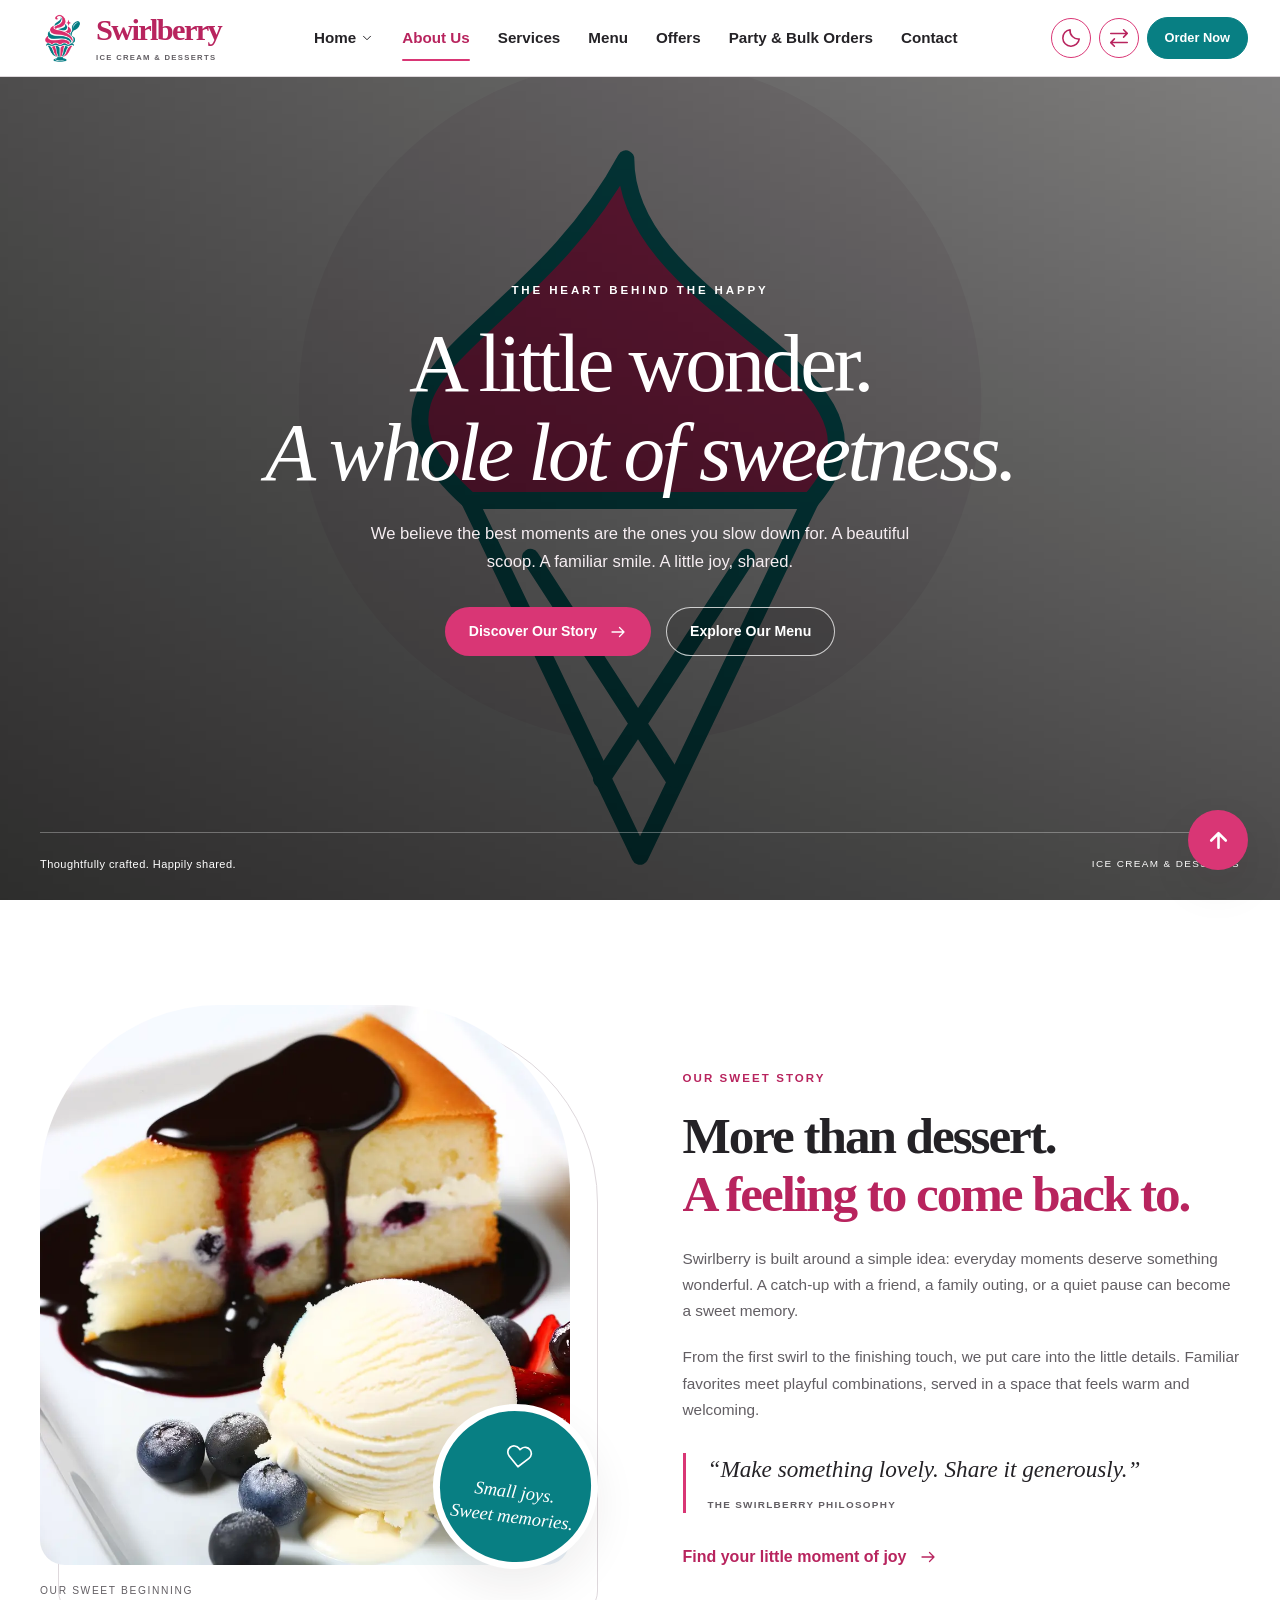
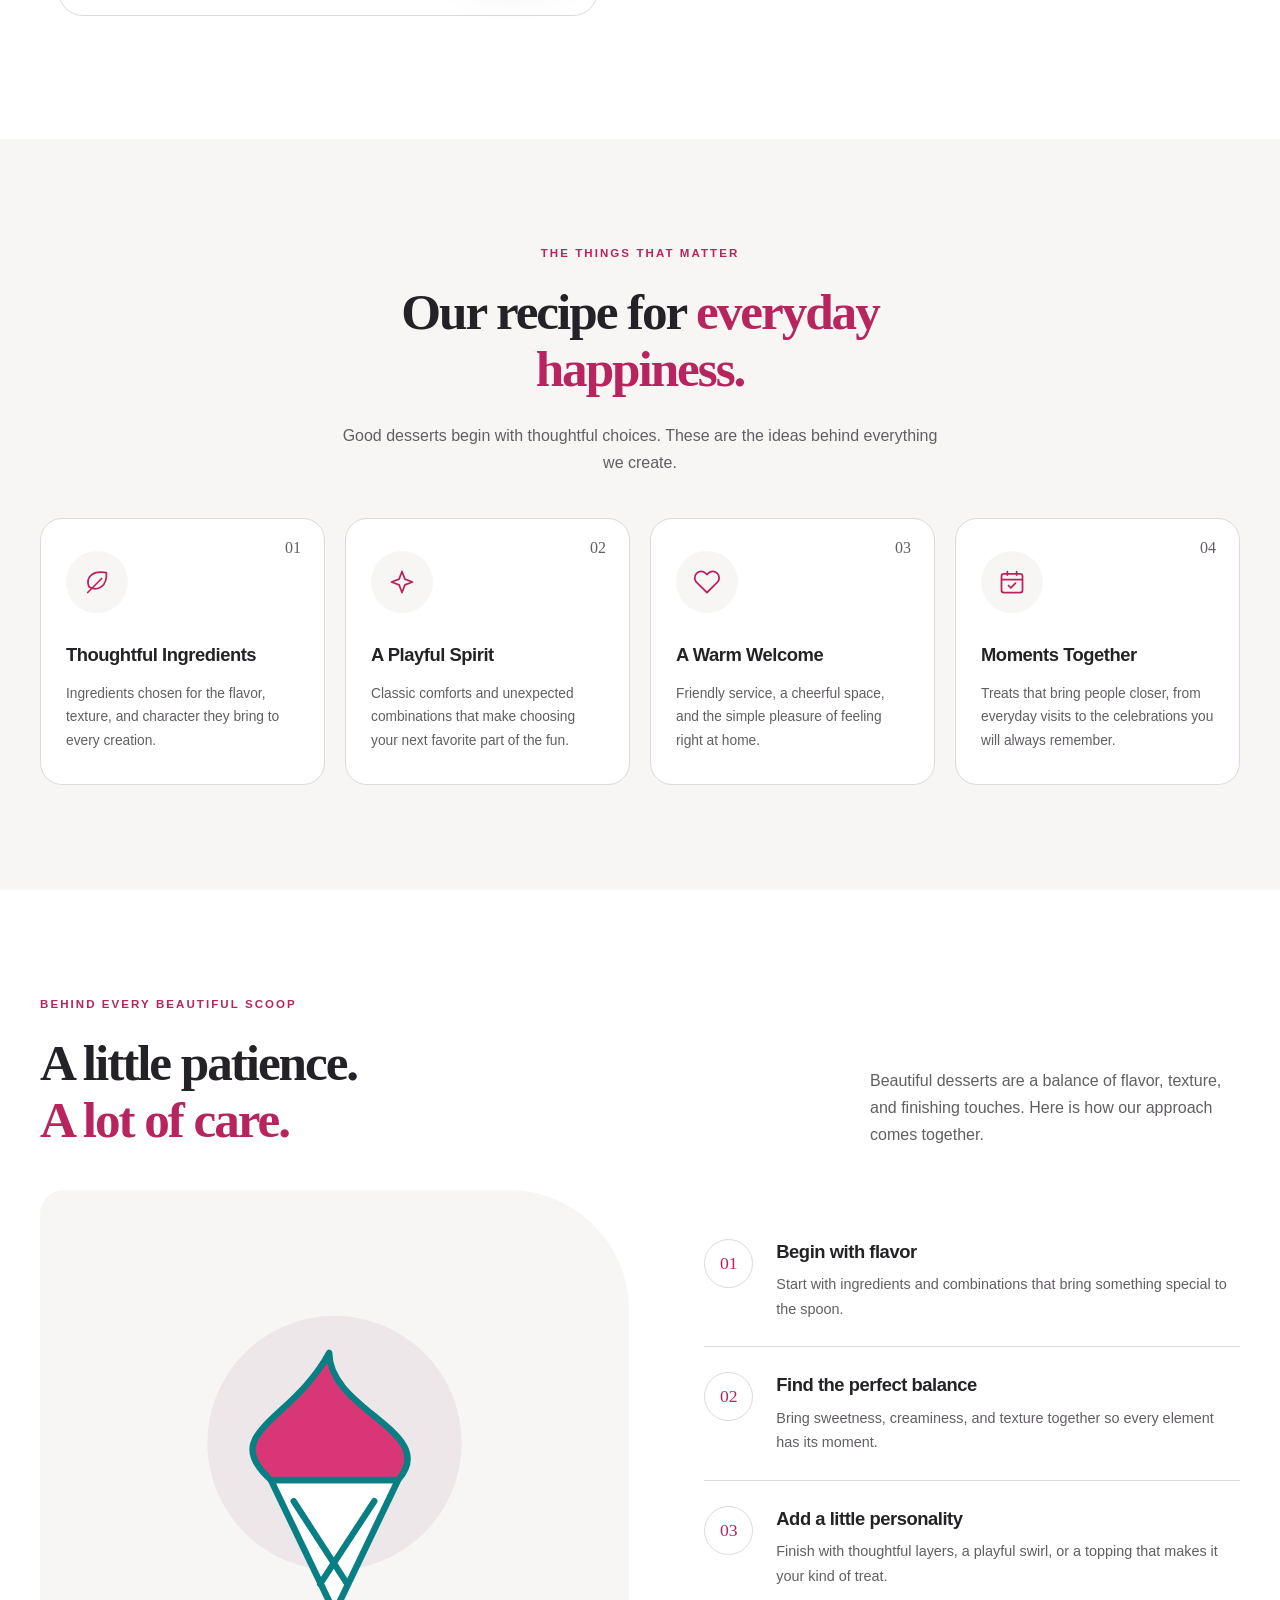
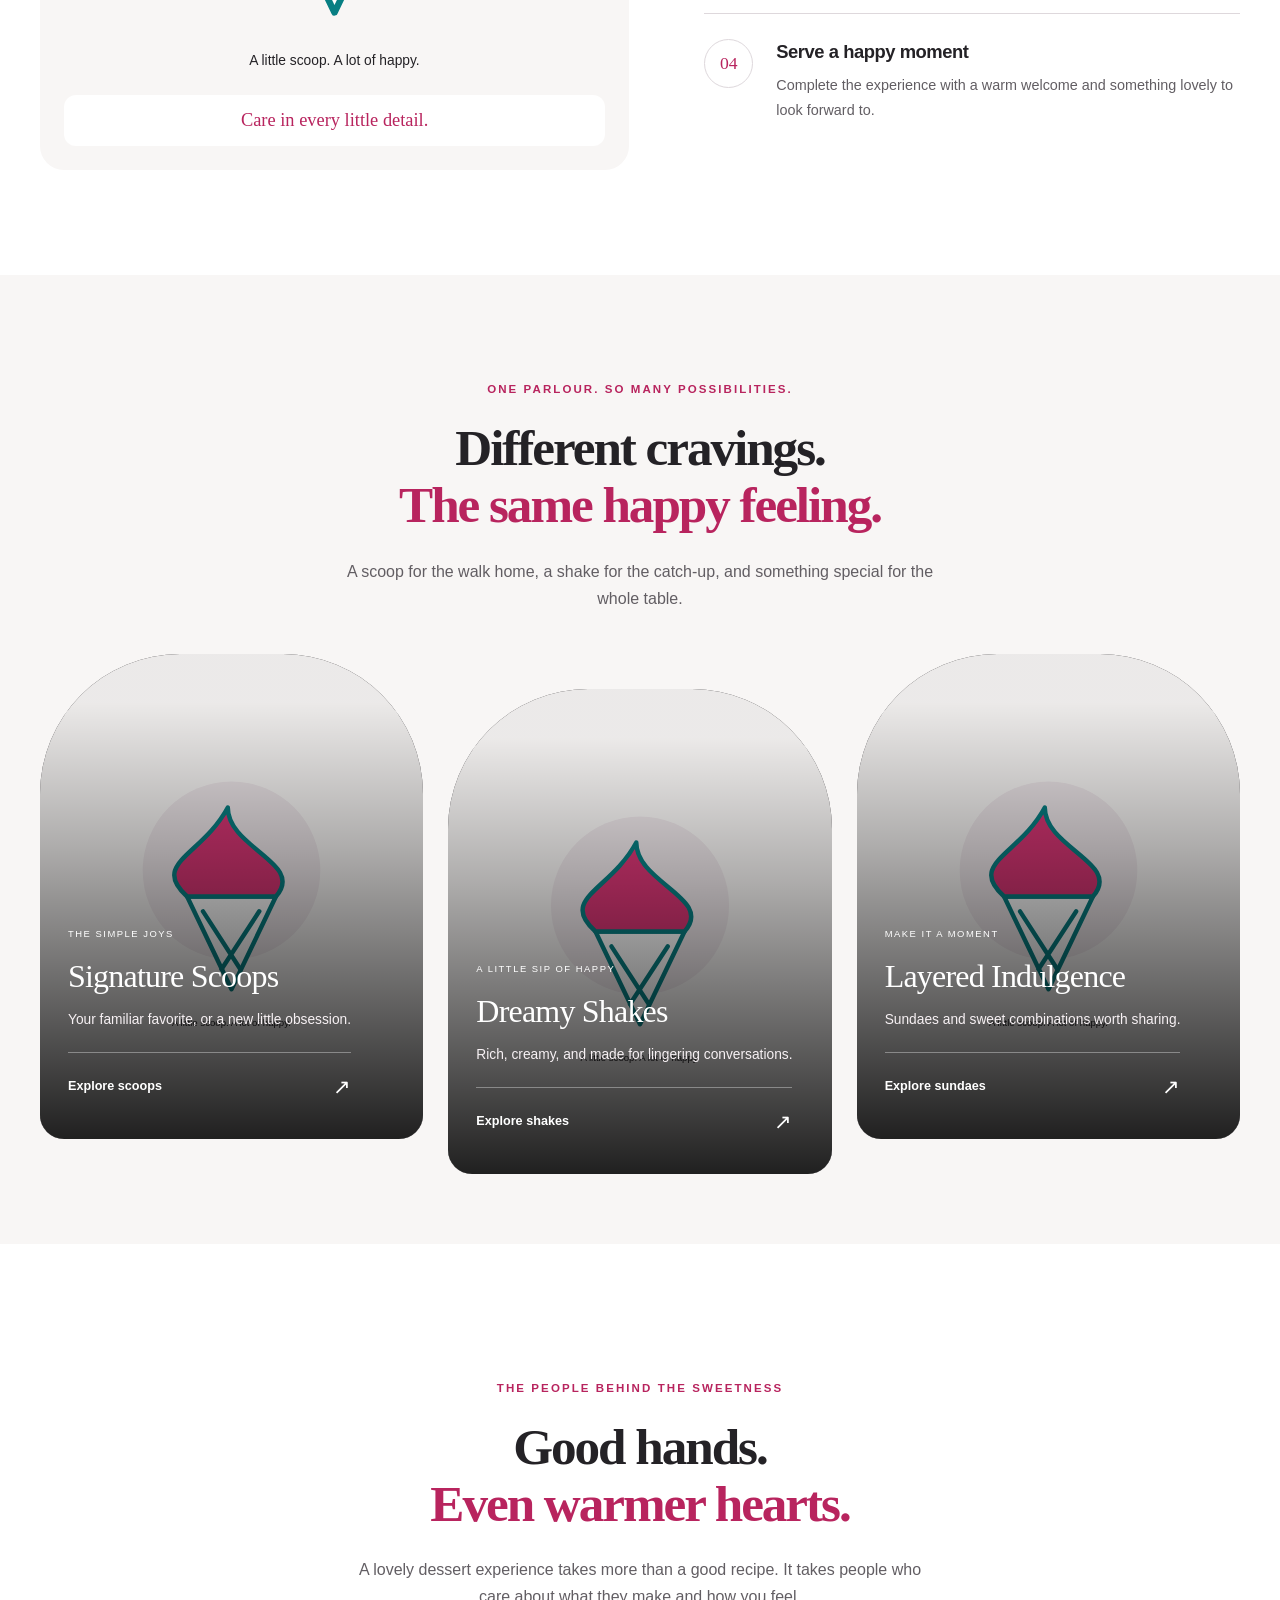
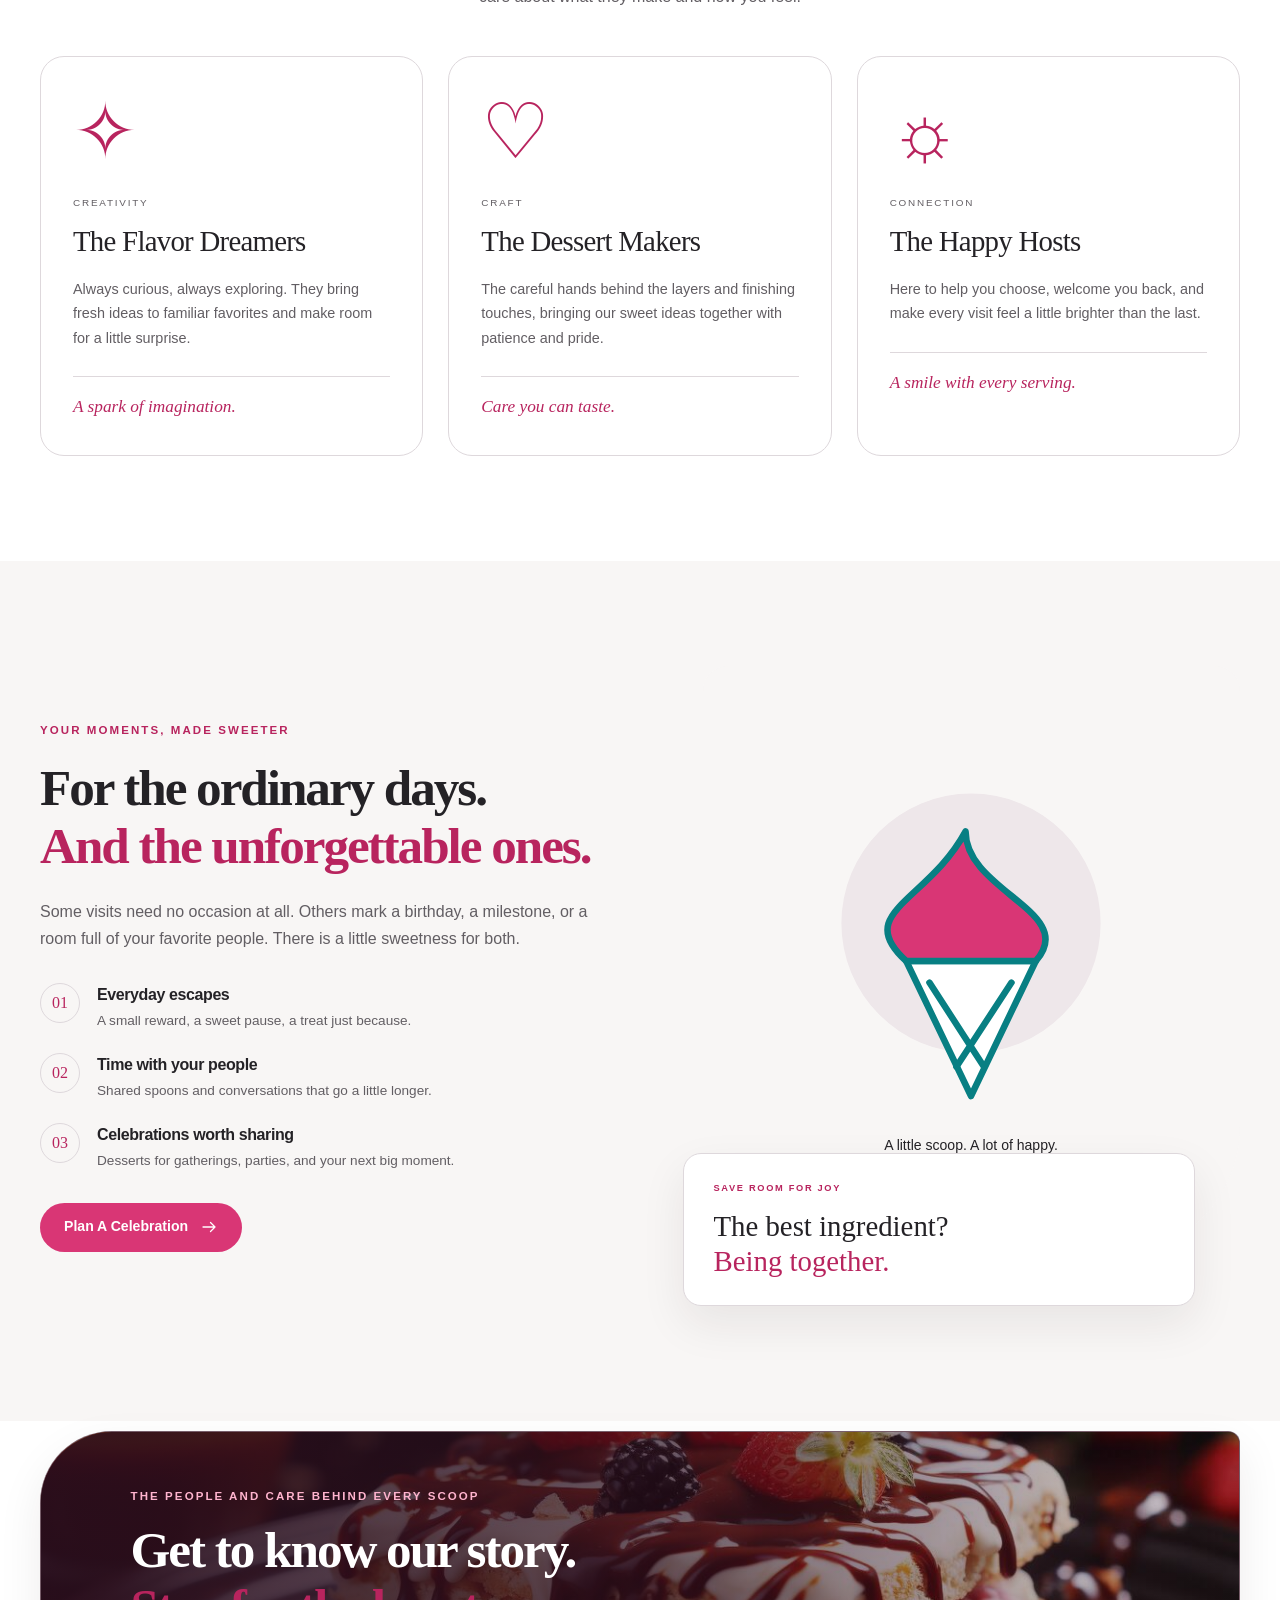
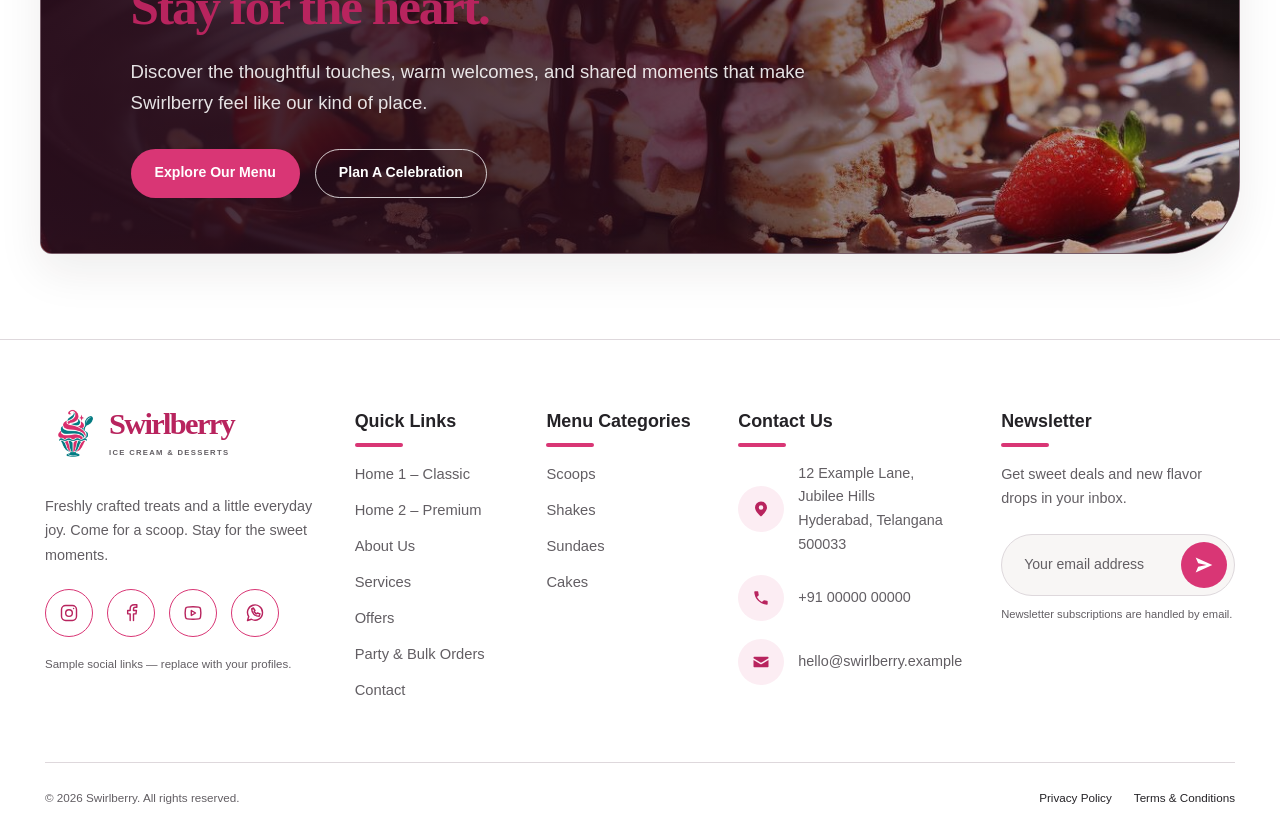
==== about.html @ 572fe28e "Add files via upload" ====
<!DOCTYPE html>
<html lang="en" dir="ltr" data-theme="light">

<head>
    <meta charset="UTF-8">
    <meta name="viewport" content="width=device-width, initial-scale=1">

    <title>About Us | Swirlberry</title>
    <meta name="description"
        content="Discover the story, creativity, and care behind Swirlberry’s ice cream and desserts.">
    <meta name="theme-color" content="#D93675">

    <link rel="icon" type="image/png" href="swirlberry-logo.png">
    <link rel="preconnect" href="https://images.unsplash.com">

    <link href="https://cdn.jsdelivr.net/npm/bootstrap@5.3.3/dist/css/bootstrap.min.css" rel="stylesheet">

    <link rel="stylesheet" href="about.css">
    <link rel="stylesheet" href="hover-effects.css">
    <script src="about.js" defer></script>
</head>

<body>
    <a class="skip-link" href="#main">Skip to content</a>

    <!-- HEADER: SAME LAYOUT AS HOME -->
    <header class="site-header">
        <div class="header-inner">
            <a class="brand" href="index.html" aria-label="Swirlberry home">
                <img class="logo" src="swirlberry-logo.png" alt="">
                <span>
                    Swirlberry
                    <small>ICE CREAM &amp; DESSERTS</small>
                </span>
            </a>

            <button class="utility mobile-toggle" id="mobileToggle" type="button" aria-expanded="false"
                aria-controls="navigation" aria-label="Open navigation" hidden>
                <svg class="icon" viewBox="0 0 24 24" fill="none" stroke="currentColor" stroke-width="1.7"
                    stroke-linecap="round" stroke-linejoin="round" aria-hidden="true">
                    <path d="M3 6h18M3 12h18M3 18h18" />
                </svg>
            </button>

            <nav id="navigation" aria-label="Main navigation">
                <ul class="nav-list">
                    <li class="home-group">
                        <details id="homeDropdown">
                            <summary>
                                Home
                                <svg class="icon" viewBox="0 0 24 24" fill="none" stroke="currentColor"
                                    stroke-width="1.7" stroke-linecap="round" stroke-linejoin="round"
                                    aria-hidden="true">
                                    <path d="m6 9 6 6 6-6" />
                                </svg>
                            </summary>

                            <ul class="dropdown">
                                <li><a href="index.html">Home 1 – Classic</a></li>
                                <li><a href="home2.html">Home 2 – Premium</a></li>
                            </ul>
                        </details>
                    </li>

                    <li>
                        <a class="active" href="about.html" aria-current="page">
                            About Us
                        </a>
                    </li>
                    <li><a href="services.html">Services</a></li>
                    <li><a href="menu.html">Menu</a></li>
                    <li><a href="offers.html">Offers</a></li>
                    <li><a href="party-orders.html">Party &amp; Bulk Orders</a></li>
                    <li><a href="contact.html">Contact</a></li>
                </ul>
            </nav>

            <div class="header-actions">
                <button class="utility" id="themeToggle" type="button" aria-label="Switch to dark mode"
                    title="Switch to dark mode" hidden>
                    <svg class="icon" viewBox="0 0 24 24" fill="none" stroke="currentColor" stroke-width="1.7"
                        stroke-linecap="round" stroke-linejoin="round" aria-hidden="true">
                        <path d="M21 13A9 9 0 0 1 11 3a9 9 0 1 0 10 10Z" />
                    </svg>
                </button>

                <button class="utility" id="directionToggle" type="button" aria-label="Switch to right-to-left layout"
                    title="Switch to right-to-left layout" hidden>
                    <svg class="icon" viewBox="0 0 24 24" fill="none" stroke="currentColor" stroke-width="1.7"
                        stroke-linecap="round" stroke-linejoin="round" aria-hidden="true">
                        <path d="M3 7h18m-4-4 4 4-4 4M21 17H3m4-4-4 4 4 4" />
                    </svg>
                </button>

                <a class="button button-primary order-button" href="order.html">
                    Order Now
                </a>
            </div>
        </div>
    </header>

    <main id="main">

        <!-- 1. PREMIUM FULL-VIEWPORT HERO -->
        <section class="about-hero" aria-labelledby="heroTitle">
            <img class="hero-background"
                src="https://images.unsplash.com/photo-1563805042-7684c019e1cb?auto=format&amp;fit=crop&amp;w=2400&amp;q=85"
                alt="" width="2400" height="1600" fetchpriority="high" decoding="async">

            <div class="hero-shade" aria-hidden="true"></div>

            <div class="container hero-content">
                

                <div class="hero-center">
                    <p class="eyebrow hero-enter">THE HEART BEHIND THE HAPPY</p>

                    <h1 class="hero-enter" id="heroTitle">
                        A little wonder.<br>
                        <span>A whole lot of sweetness.</span>
                    </h1>

                    <p class="hero-description hero-enter">
                        We believe the best moments are the ones you slow down for.
                        A beautiful scoop. A familiar smile. A little joy, shared.
                    </p>

                    <div class="button-row hero-enter">
                        <a class="button button-primary" href="#our-story">
                            Discover Our Story
                            <svg class="icon" viewBox="0 0 24 24" fill="none" stroke="currentColor" stroke-width="1.7"
                                stroke-linecap="round" stroke-linejoin="round" aria-hidden="true">
                                <path d="M4 12h16m-6-6 6 6-6 6" />
                            </svg>
                        </a>

                        <a class="button hero-outline" href="menu.html">
                            Explore Our Menu
                        </a>
                    </div>
                </div>

                <div class="hero-bottom hero-enter">
                    <span>Thoughtfully crafted. Happily shared.</span>

                    <span>ICE CREAM &amp; DESSERTS</span>
                </div>
            </div>
        </section>

        <!-- 2. OUR STORY -->
        <section class="section our-story" id="our-story" aria-labelledby="storyTitle">
            <div class="container split">
                <div class="story-composition reveal">
                    <div class="story-photo image-hover">
                        <img src="about1.webp"
                            alt="Ice cream scoops served in a crisp waffle cone" width="1000" height="1200"
                            loading="lazy" decoding="async">
                    </div>

                    <div class="story-stamp">
                        <svg class="icon" viewBox="0 0 24 24" fill="none" stroke="currentColor" stroke-width="1.5"
                            stroke-linecap="round" stroke-linejoin="round" aria-hidden="true">
                            <path
                                d="M20.8 4.6a5.5 5.5 0 0 0-7.8 0L12 5.7l-1.1-1.1a5.5 5.5 0 0 0-7.8 7.8L12 21l8.8-8.6a5.5 5.5 0 0 0 0-7.8Z" />
                        </svg>
                        <span>Small joys.<br>Sweet memories.</span>
                    </div>

                    <span class="photo-index">OUR SWEET BEGINNING</span>
                </div>

                <div class="story-copy reveal">
                    <p class="eyebrow">Our sweet story</p>
                    <h2 id="storyTitle">
                        More than dessert.<br>
                        <em>A feeling to come back to.</em>
                    </h2>

                    <p>
                        Swirlberry is built around a simple idea: everyday moments
                        deserve something wonderful. A catch-up with a friend, a
                        family outing, or a quiet pause can become a sweet memory.
                    </p>

                    <p>
                        From the first swirl to the finishing touch, we put care into
                        the little details. Familiar favorites meet playful
                        combinations, served in a space that feels warm and welcoming.
                    </p>

                    <div class="story-quote">
                        “Make something lovely. Share it generously.”
                        <span>THE SWIRLBERRY PHILOSOPHY</span>
                    </div>

                    <a class="text-link" href="menu.html">
                        Find your little moment of joy
                        <svg class="icon" viewBox="0 0 24 24" fill="none" stroke="currentColor" stroke-width="1.7"
                            stroke-linecap="round" stroke-linejoin="round" aria-hidden="true">
                            <path d="M4 12h16m-6-6 6 6-6 6" />
                        </svg>
                    </a>
                </div>
            </div>
        </section>

        <!-- 3. OUR VALUES -->
        <section class="section tinted" aria-labelledby="valuesTitle">
            <div class="container">
                <div class="section-heading centered reveal">
                    <p class="eyebrow">The things that matter</p>
                    <h2 id="valuesTitle">Our recipe for <em>everyday happiness.</em></h2>
                    <p>
                        Good desserts begin with thoughtful choices.
                        These are the ideas behind everything we create.
                    </p>
                </div>

                <div class="values-grid">
                    <article class="value-card reveal">
                        <span class="card-number">01</span>
                        <div class="value-icon">
                            <svg class="icon" viewBox="0 0 24 24" fill="none" stroke="currentColor" stroke-width="1.5"
                                stroke-linecap="round" stroke-linejoin="round" aria-hidden="true">
                                <path d="M20 4C8 2 2 8 5 16c8 5 16-1 15-12ZM4 21 16 9" />
                            </svg>
                        </div>
                        <h3>Thoughtful Ingredients</h3>
                        <p>
                            Ingredients chosen for the flavor, texture, and character
                            they bring to every creation.
                        </p>
                    </article>

                    <article class="value-card reveal">
                        <span class="card-number">02</span>
                        <div class="value-icon">
                            <svg class="icon" viewBox="0 0 24 24" fill="none" stroke="currentColor" stroke-width="1.5"
                                stroke-linecap="round" stroke-linejoin="round" aria-hidden="true">
                                <path d="m12 3 2.5 6.5L21 12l-6.5 2.5L12 21l-2.5-6.5L3 12l6.5-2.5Z" />
                            </svg>
                        </div>
                        <h3>A Playful Spirit</h3>
                        <p>
                            Classic comforts and unexpected combinations that make
                            choosing your next favorite part of the fun.
                        </p>
                    </article>

                    <article class="value-card reveal">
                        <span class="card-number">03</span>
                        <div class="value-icon">
                            <svg class="icon" viewBox="0 0 24 24" fill="none" stroke="currentColor" stroke-width="1.5"
                                stroke-linecap="round" stroke-linejoin="round" aria-hidden="true">
                                <path
                                    d="M20.8 4.6a5.5 5.5 0 0 0-7.8 0L12 5.7l-1.1-1.1a5.5 5.5 0 0 0-7.8 7.8L12 21l8.8-8.6a5.5 5.5 0 0 0 0-7.8Z" />
                            </svg>
                        </div>
                        <h3>A Warm Welcome</h3>
                        <p>
                            Friendly service, a cheerful space, and the simple pleasure
                            of feeling right at home.
                        </p>
                    </article>

                    <article class="value-card reveal">
                        <span class="card-number">04</span>
                        <div class="value-icon">
                            <svg class="icon" viewBox="0 0 24 24" fill="none" stroke="currentColor" stroke-width="1.5"
                                stroke-linecap="round" stroke-linejoin="round" aria-hidden="true">
                                <path
                                    d="M8 3v3m8-3v3M3 10h18M5 5h14a2 2 0 0 1 2 2v12a2 2 0 0 1-2 2H5a2 2 0 0 1-2-2V7a2 2 0 0 1 2-2Z" />
                                <path d="m9 15 2 2 4-4" />
                            </svg>
                        </div>
                        <h3>Moments Together</h3>
                        <p>
                            Treats that bring people closer, from everyday visits to
                            the celebrations you will always remember.
                        </p>
                    </article>
                </div>
            </div>
        </section>

        <!-- 4. OUR CRAFT -->
        <section class="section craft-section" aria-labelledby="craftTitle">
            <div class="container">
                <div class="craft-heading reveal">
                    <div>
                        <p class="eyebrow">Behind every beautiful scoop</p>
                        <h2 id="craftTitle">A little patience.<br><em>A lot of care.</em></h2>
                    </div>
                    <p>
                        Beautiful desserts are a balance of flavor, texture, and
                        finishing touches. Here is how our approach comes together.
                    </p>
                </div>

                <div class="craft-layout">
                    <div class="craft-image image-hover reveal">
                        <img src="https://images.unsplash.com/photo-1570197788417-0e82375c9371?auto=format&amp;fit=crop&amp;w=1200&amp;q=85"
                            alt="A close-up of creamy ice cream scoops" width="1200" height="1200" loading="lazy"
                            decoding="async">
                        <span class="image-caption">Care in every little detail.</span>
                    </div>

                    <ol class="craft-steps">
                        <li class="reveal">
                            <span class="step-number">01</span>
                            <div>
                                <h3>Begin with flavor</h3>
                                <p>
                                    Start with ingredients and combinations that bring
                                    something special to the spoon.
                                </p>
                            </div>
                        </li>
                        <li class="reveal">
                            <span class="step-number">02</span>
                            <div>
                                <h3>Find the perfect balance</h3>
                                <p>
                                    Bring sweetness, creaminess, and texture together
                                    so every element has its moment.
                                </p>
                            </div>
                        </li>
                        <li class="reveal">
                            <span class="step-number">03</span>
                            <div>
                                <h3>Add a little personality</h3>
                                <p>
                                    Finish with thoughtful layers, a playful swirl,
                                    or a topping that makes it your kind of treat.
                                </p>
                            </div>
                        </li>
                        <li class="reveal">
                            <span class="step-number">04</span>
                            <div>
                                <h3>Serve a happy moment</h3>
                                <p>
                                    Complete the experience with a warm welcome
                                    and something lovely to look forward to.
                                </p>
                            </div>
                        </li>
                    </ol>
                </div>
            </div>
        </section>

        <!-- 5. OUR DESSERT WORLD -->
        <section class="section tinted" aria-labelledby="creationsTitle">
            <div class="container">
                <div class="section-heading centered reveal">
                    <p class="eyebrow">One parlour. So many possibilities.</p>
                    <h2 id="creationsTitle">Different cravings.<br><em>The same happy feeling.</em></h2>
                    <p>
                        A scoop for the walk home, a shake for the catch-up,
                        and something special for the whole table.
                    </p>
                </div>

                <div class="creation-grid">
                    <a class="creation-card reveal" href="menu.html#scoops">
                        <img src="https://images.unsplash.com/photo-1497034825429-c343d7c6a68f?auto=format&amp;fit=crop&amp;w=900&amp;q=85"
                            alt="Ice cream cone with colorful scoops" width="900" height="1100" loading="lazy"
                            decoding="async">
                        <div class="creation-copy">
                            <span>THE SIMPLE JOYS</span>
                            <h3>Signature Scoops</h3>
                            <p>Your familiar favorite, or a new little obsession.</p>
                            <span class="creation-link">Explore scoops <b aria-hidden="true">↗</b></span>
                        </div>
                    </a>

                    <a class="creation-card reveal" href="menu.html#shakes">
                        <img src="https://images.unsplash.com/photo-1572490122747-3968b75cc699?auto=format&amp;fit=crop&amp;w=900&amp;q=85"
                            alt="A creamy milkshake topped with whipped cream" width="900" height="1100" loading="lazy"
                            decoding="async">
                        <div class="creation-copy">
                            <span>A LITTLE SIP OF HAPPY</span>
                            <h3>Dreamy Shakes</h3>
                            <p>Rich, creamy, and made for lingering conversations.</p>
                            <span class="creation-link">Explore shakes <b aria-hidden="true">↗</b></span>
                        </div>
                    </a>

                    <a class="creation-card reveal" href="menu.html#sundaes">
                        <img src="https://images.unsplash.com/photo-1563805042-7684c019e1cb?auto=format&amp;fit=crop&amp;w=900&amp;q=85"
                            alt="An indulgent ice cream dessert" width="900" height="1100" loading="lazy"
                            decoding="async">
                        <div class="creation-copy">
                            <span>MAKE IT A MOMENT</span>
                            <h3>Layered Indulgence</h3>
                            <p>Sundaes and sweet combinations worth sharing.</p>
                            <span class="creation-link">Explore sundaes <b aria-hidden="true">↗</b></span>
                        </div>
                    </a>
                </div>
            </div>
        </section>

        <!-- 6. THE PEOPLE BEHIND SWIRLBERRY -->
        <section class="section people-section" aria-labelledby="peopleTitle">
            <div class="container">
                <div class="people-intro reveal">
                    <p class="eyebrow">The people behind the sweetness</p>
                    <h2 id="peopleTitle">Good hands.<br><em>Even warmer hearts.</em></h2>
                    <p>
                        A lovely dessert experience takes more than a good recipe.
                        It takes people who care about what they make and how you feel.
                    </p>
                </div>

                <div class="people-grid">
                    <article class="people-card reveal">
                        <div class="people-symbol" aria-hidden="true">✧</div>
                        <span class="role-label">CREATIVITY</span>
                        <h3>The Flavor Dreamers</h3>
                        <p>
                            Always curious, always exploring. They bring fresh ideas
                            to familiar favorites and make room for a little surprise.
                        </p>
                        <span class="people-note">A spark of imagination.</span>
                    </article>

                    <article class="people-card reveal">
                        <div class="people-symbol" aria-hidden="true">♡</div>
                        <span class="role-label">CRAFT</span>
                        <h3>The Dessert Makers</h3>
                        <p>
                            The careful hands behind the layers and finishing touches,
                            bringing our sweet ideas together with patience and pride.
                        </p>
                        <span class="people-note">Care you can taste.</span>
                    </article>

                    <article class="people-card reveal">
                        <div class="people-symbol" aria-hidden="true">☼</div>
                        <span class="role-label">CONNECTION</span>
                        <h3>The Happy Hosts</h3>
                        <p>
                            Here to help you choose, welcome you back, and make
                            every visit feel a little brighter than the last.
                        </p>
                        <span class="people-note">A smile with every serving.</span>
                    </article>
                </div>
            </div>
        </section>

        <!-- 7. EVERYDAY MOMENTS & CELEBRATIONS -->
        <section class="section tinted moments-section" aria-labelledby="momentsTitle">
            <div class="container split">
                <div class="moments-copy reveal">
                    <p class="eyebrow">Your moments, made sweeter</p>
                    <h2 id="momentsTitle">For the ordinary days.<br><em>And the unforgettable ones.</em></h2>

                    <p>
                        Some visits need no occasion at all. Others mark a birthday,
                        a milestone, or a room full of your favorite people.
                        There is a little sweetness for both.
                    </p>

                    <div class="occasion-list">
                        <div>
                            <span aria-hidden="true">01</span>
                            <div>
                                <h3>Everyday escapes</h3>
                                <p>A small reward, a sweet pause, a treat just because.</p>
                            </div>
                        </div>
                        <div>
                            <span aria-hidden="true">02</span>
                            <div>
                                <h3>Time with your people</h3>
                                <p>Shared spoons and conversations that go a little longer.</p>
                            </div>
                        </div>
                        <div>
                            <span aria-hidden="true">03</span>
                            <div>
                                <h3>Celebrations worth sharing</h3>
                                <p>Desserts for gatherings, parties, and your next big moment.</p>
                            </div>
                        </div>
                    </div>

                    <a class="button button-primary" href="party-orders.html">
                        Plan A Celebration
                        <svg class="icon" viewBox="0 0 24 24" fill="none" stroke="currentColor" stroke-width="1.7"
                            stroke-linecap="round" stroke-linejoin="round" aria-hidden="true">
                            <path d="M4 12h16m-6-6 6 6-6 6" />
                        </svg>
                    </a>
                </div>

                <div class="moments-visual reveal">
                    <div class="moments-photo image-hover">
                        <img src="https://images.unsplash.com/photo-1464305795204-6f5bbfc7fb81?auto=format&amp;fit=crop&amp;w=1100&amp;q=85"
                            alt="A beautifully presented cake for a sweet celebration" width="1100" height="1300"
                            loading="lazy" decoding="async">
                    </div>

                    <div class="moment-message">
                        <span class="eyebrow">SAVE ROOM FOR JOY</span>
                        <p>The best ingredient?<br><em>Being together.</em></p>
                    </div>
                </div>
            </div>
        </section>

        <!-- 8. ABOUT US CTA -->
        <section class="final-section" aria-labelledby="finalTitle">
            <div class="container">
                <div class="final-panel final-panel-centered reveal">
                    <div class="final-panel-content">
                        <p class="eyebrow">The people and care behind every scoop</p>
                        <h2 id="finalTitle">Get to know our story.<br><em>Stay for the heart.</em></h2>
                        <p>
                            Discover the thoughtful touches, warm welcomes, and
                            shared moments that make Swirlberry feel like our
                            kind of place.
                        </p>

                        <div class="button-row">
                            <a class="button button-primary" href="menu.html">
                                Explore Our Menu
                            </a>
                            <a class="button button-outline" href="party-orders.html">
                                Plan A Celebration
                            </a>
                        </div>
                    </div>
                </div>
            </div>
        </section>
    </main>

    <!-- FOOTER: SAME LAYOUT AS HOME -->
    <footer class="site-footer">
        <div class="container">
            <div class="footer-grid">
                <div class="footer-brand">
                    <a class="brand" href="index.html" aria-label="Swirlberry home">
                        <img class="logo" src="swirlberry-logo.png" alt="">
                        <span>
                            Swirlberry
                            <small>ICE CREAM &amp; DESSERTS</small>
                        </span>
                    </a>

                    <p>
                        Freshly crafted treats and a little everyday joy.
                        Come for a scoop. Stay for the sweet moments.
                    </p>

                    <div class="socials" aria-label="Social links">
                        <a href="https://example.com/replace-instagram"
                            aria-label="Instagram — replace sample profile URL" title="Sample Instagram link">
                            <svg class="icon" viewBox="0 0 24 24" fill="none" stroke="currentColor" stroke-width="1.7"
                                stroke-linecap="round" stroke-linejoin="round" aria-hidden="true">
                                <rect x="3" y="3" width="18" height="18" rx="5" />
                                <circle cx="12" cy="12" r="4" />
                                <path d="M17.5 6.5h.01" />
                            </svg>
                        </a>

                        <a href="https://example.com/replace-facebook"
                            aria-label="Facebook — replace sample profile URL" title="Sample Facebook link">
                            <svg class="icon" viewBox="0 0 24 24" fill="none" stroke="currentColor" stroke-width="1.7"
                                stroke-linecap="round" stroke-linejoin="round" aria-hidden="true">
                                <path d="M15 21v-8h3l.5-4H15V7c0-1 .5-2 2-2h2V2h-3c-4 0-5 2-5 5v2H8v4h3v8" />
                            </svg>
                        </a>

                        <a href="https://example.com/replace-youtube" aria-label="YouTube — replace sample profile URL"
                            title="Sample YouTube link">
                            <svg class="icon" viewBox="0 0 24 24" fill="none" stroke="currentColor" stroke-width="1.7"
                                stroke-linecap="round" stroke-linejoin="round" aria-hidden="true">
                                <path
                                    d="M21 7c-.2-1-1-2-2-2a54 54 0 0 0-14 0C4 5 3.2 6 3 7a28 28 0 0 0 0 10c.2 1 1 2 2 2a54 54 0 0 0 14 0c1 0 1.8-1 2-2a28 28 0 0 0 0-10Z" />
                                <path d="m10 9 5 3-5 3Z" />
                            </svg>
                        </a>

                        <a href="https://example.com/replace-whatsapp"
                            aria-label="WhatsApp — replace sample profile URL" title="Sample WhatsApp link">
                            <svg class="icon" viewBox="0 0 24 24" fill="none" stroke="currentColor" stroke-width="1.7"
                                stroke-linecap="round" stroke-linejoin="round" aria-hidden="true">
                                <path d="M21 11.5a9 9 0 0 1-13.3 8L3 21l1.5-4.7A9 9 0 1 1 21 11.5Z" />
                                <path d="M8 7c0 5 4 9 9 9l1-3-3-1-1 1c-2-1-3-2-3-3l1-1-2-3Z" />
                            </svg>
                        </a>
                    </div>

                    <small>Sample social links — replace with your profiles.</small>
                </div>

                <div>
                    <h2>Quick Links</h2>
                    <ul>
                        <li><a href="index.html">Home 1 – Classic</a></li>
                        <li><a href="home2.html">Home 2 – Premium</a></li>
                        <li><a href="about.html">About Us</a></li>
                        <li><a href="services.html">Services</a></li>
                        <li><a href="offers.html">Offers</a></li>
                        <li><a href="party-orders.html">Party &amp; Bulk Orders</a></li>
                        <li><a href="contact.html">Contact</a></li>
                    </ul>
                </div>

                <div>
                    <h2>Menu Categories</h2>
                    <ul>
                        <li><a href="menu.html#scoops">Scoops</a></li>
                        <li><a href="menu.html#shakes">Shakes</a></li>
                        <li><a href="menu.html#sundaes">Sundaes</a></li>
                        <li><a href="menu.html#cakes">Cakes</a></li>
                    </ul>
                </div>

                <div>
                    <h2>Contact Us</h2>
                    <div class="footer-contact-list">
                        <address class="footer-contact-item">
                            <span class="contact-icon" aria-hidden="true">
                                <svg class="icon" viewBox="0 0 24 24" fill="currentColor">
                                    <path
                                        d="M12 2a8 8 0 0 0-8 8c0 5.5 8 12 8 12s8-6.5 8-12a8 8 0 0 0-8-8Zm0 11a3 3 0 1 1 0-6 3 3 0 0 1 0 6Z" />
                                </svg>
                            </span>
                            <span>
                                12 Example Lane, Jubilee Hills<br>
                                Hyderabad, Telangana 500033
                            </span>
                        </address>

                        <div class="footer-contact-item">
                            <span class="contact-icon" aria-hidden="true">
                                <svg class="icon" viewBox="0 0 24 24" fill="currentColor">
                                    <path
                                        d="M6.6 10.8a15.5 15.5 0 0 0 6.6 6.6l2.2-2.2a1 1 0 0 1 1-.2 11.4 11.4 0 0 0 3.5.6 1 1 0 0 1 1 1V20a1 1 0 0 1-1 1A17.9 17.9 0 0 1 3 4a1 1 0 0 1 1-1h3.4a1 1 0 0 1 1 1 11.4 11.4 0 0 0 .6 3.5 1 1 0 0 1-.2 1Z" />
                                </svg>
                            </span>
                            <a href="tel:+910000000000"><bdi>+91 00000 00000</bdi></a>
                        </div>

                        <div class="footer-contact-item">
                            <span class="contact-icon" aria-hidden="true">
                                <svg class="icon" viewBox="0 0 24 24" fill="currentColor">
                                    <path
                                        d="M3 5h18a1 1 0 0 1 1 1v1l-10 6L2 7V6a1 1 0 0 1 1-1Zm-1 4.3 9.5 5.7a1 1 0 0 0 1 0L22 9.3V18a1 1 0 0 1-1 1H3a1 1 0 0 1-1-1Z" />
                                </svg>
                            </span>
                            <a href="mailto:hello@swirlberry.example">
                                hello@swirlberry.example
                            </a>
                        </div>
                    </div>
                </div>

                <div class="footer-newsletter">
                    <h2>Newsletter</h2>
                    <p>Get sweet deals and new flavor drops in your inbox.</p>

                    <form action="mailto:hello@swirlberry.example" method="post" enctype="text/plain">
                        <label class="visually-hidden" for="newsletterEmail">
                            Your email address
                        </label>
                        <input id="newsletterEmail" name="email" type="email" placeholder="Your email address"
                            autocomplete="email" required>
                        <button type="submit" aria-label="Subscribe to the newsletter">
                            <svg class="icon" viewBox="0 0 24 24" fill="currentColor" aria-hidden="true">
                                <path d="m2 3 20 9-20 9 3-7 10-2-10-2-3-7Zm5 9 13 0" />
                            </svg>
                        </button>
                    </form>

                    <small class="newsletter-note">
                        Newsletter subscriptions are handled by email.
                    </small>
                </div>
            </div>

            <div class="footer-bottom">
                <p>
                    © <span id="year">2026</span> Swirlberry.
                    All rights reserved.
                </p>
                <div>
                    <a href="privacy.html">Privacy Policy</a>
                    <a href="terms.html">Terms &amp; Conditions</a>
                </div>
            </div>
        </div>

        <a class="back-to-top" href="#main" aria-label="Back to top">
            <svg class="icon" viewBox="0 0 24 24" fill="none" stroke="currentColor" stroke-width="2.5"
                stroke-linecap="round" stroke-linejoin="round" aria-hidden="true">
                <path d="M12 19V5m-7 7 7-7 7 7" />
            </svg>
        </a>
    </footer>
</body>

</html>
---- about.css ----
/* Swirlberry — About Us. Independent page stylesheet. */

:root {
  --primary: #d93675;
  --secondary: #087f83;
  --primary-ink: #b8245e;
  --bg: #fff;
  --bg-alt: #f8f6f5;
  --surface: #fff;
  --text: #242226;
  --muted: #625e63;
  --border: #ded8dc;
  --header-bg: rgb(255 255 255 / 97%);
  --about-cta-border: rgb(255 255 255 / 30%);
  --about-cta-base: #3b1728;
  --about-cta-overlay-start: rgb(42 14 29 / 92%);
  --about-cta-overlay-mid: rgb(42 14 29 / 72%);
  --about-cta-overlay-end: rgb(42 14 29 / 18%);
  --about-cta-accent: #ffb4ce;
  --shadow: 0 18px 45px rgb(32 20 27 / 8%);
  --header-height: 77px;
  color-scheme: light;
}

[data-theme="dark"] {
  --bg: #151416;
  --bg-alt: #1d1b1e;
  --surface: #252226;
  --text: #faf7f8;
  --muted: #c5bec3;
  --border: #494148;
  --header-bg: rgb(21 20 22 / 97%);
  --primary-ink: #ff91ba;
  --about-cta-border: rgb(255 145 186 / 38%);
  --about-cta-base: #1b1018;
  --about-cta-overlay-start: rgb(20 8 15 / 96%);
  --about-cta-overlay-mid: rgb(20 8 15 / 84%);
  --about-cta-overlay-end: rgb(20 8 15 / 42%);
  --about-cta-accent: #ff91ba;
  --shadow: 0 18px 45px rgb(0 0 0 / 20%);
  color-scheme: dark;
}

/* BASE */

*,
*::before,
*::after {
  box-sizing: border-box;
}

html {
  scroll-behavior: smooth;
  scroll-padding-block-start: calc(var(--header-height) + 20px);
}

body {
  margin: 0;
  background: var(--bg);
  color: var(--text);
  font-family: Inter, "Segoe UI", Arial, sans-serif;
  line-height: 1.7;
  overflow-wrap: break-word;
}

img {
  display: block;
  max-inline-size: 100%;
  object-fit: cover;
  background: var(--bg-alt);
}

a {
  color: inherit;
  text-decoration: none;
}

button,
summary,
a {
  -webkit-tap-highlight-color: transparent;
}

button {
  font: inherit;
  cursor: pointer;
}

button[hidden] {
  display: none !important;
}

h1,
h2,
h3 {
  color: var(--text);
  font-weight: 750;
  line-height: 1.12;
  letter-spacing: -.04em;
}

h1,
h2 {
  font-family: Georgia, "Times New Roman", serif;
}

h1 {
  font-size: clamp(3.2rem, 5.5vw, 5.7rem);
  margin-block: 0 24px;
}

h2 {
  font-size: clamp(2.4rem, 4vw, 4rem);
  margin-block: 0 24px;
}

h3 {
  font-size: 1.3rem;
  letter-spacing: -.025em;
}

em {
  font-style: normal;
  color: var(--primary-ink);
}

p {
  margin-block: 0 20px;
  color: var(--muted);
}

ul {
  padding: 0;
  list-style: none;
}

svg {
  flex-shrink: 0;
}

.icon {
  inline-size: 22px;
  block-size: 22px;
  vertical-align: middle;
}

.container {
  inline-size: min(100% - 48px, 1200px);
  max-inline-size: 1200px;
  margin-inline: auto;
  padding: 0;
}

.section {
  padding-block: 105px;
}

.tinted {
  background: var(--bg-alt);
}

.eyebrow {
  text-transform: uppercase;
  font-size: .72rem;
  letter-spacing: .18em;
  font-weight: 800;
  color: var(--primary-ink);
  margin-block-end: 19px;
}

.section-heading {
  max-inline-size: 690px;
  margin-block-end: 42px;
}

.section-heading p:last-child {
  max-inline-size: 610px;
}

.centered {
  margin-inline: auto;
  text-align: center;
}

.centered > p:last-child {
  margin-inline: auto;
}

.split {
  display: grid;
  grid-template-columns: minmax(0, 1fr) minmax(0, 1fr);
  gap: 85px;
  align-items: center;
}

.button {
  display: inline-flex;
  align-items: center;
  justify-content: center;
  gap: 12px;
  min-block-size: 49px;
  padding: 12px 23px;
  border: 1px solid transparent;
  border-radius: 100px;
  font-size: .88rem;
  font-weight: 700;
  line-height: 1.4;
  transition:
    background .25s,
    transform .25s,
    color .25s,
    border-color .25s;
}

.button-primary {
  background: var(--primary);
  color: #fff;
}

.button-primary:hover {
  background: var(--secondary);
  color: #fff;
  transform: translateY(-3px);
}

.button-outline {
  border-color: var(--secondary);
  color: var(--text);
  background: transparent;
}

.button-outline:hover {
  background: var(--secondary);
  color: #fff;
  transform: translateY(-3px);
}

.button-row {
  display: flex;
  flex-wrap: wrap;
  align-items: center;
  gap: 15px;
}

.text-link {
  display: inline-flex;
  align-items: center;
  gap: 12px;
  font-weight: 750;
  color: var(--primary-ink);
  text-underline-offset: 6px;
}

.text-link:hover {
  color: var(--secondary);
  text-decoration: underline;
}

.text-link .icon,
.button .icon {
  inline-size: 18px;
  block-size: 18px;
}

[dir="rtl"] .text-link .icon,
[dir="rtl"] .button .icon {
  transform: scaleX(-1);
}

:focus-visible {
  outline: 3px solid var(--primary-ink);
  outline-offset: 5px;
}

.skip-link {
  position: fixed;
  inset-block-start: 5px;
  inset-inline-start: 10px;
  transform: translateY(-150%);
  z-index: 100;
  background: var(--surface);
  padding: 12px;
}

.skip-link:focus {
  transform: translateY(0);
}

/* HEADER — SAME HOME LAYOUT */

.site-header {
  position: sticky;
  inset-block-start: 0;
  z-index: 50;
  background: var(--header-bg);
  border-block-end: 1px solid var(--border);
}

.header-inner {
  max-inline-size: 1480px;
  min-block-size: 74px;
  margin-inline: auto;
  padding: 10px 32px;
  display: flex;
  align-items: center;
  gap: 24px;
}

.brand {
  display: inline-flex;
  align-items: center;
  gap: 8px;
  flex-shrink: 0;
  color: var(--primary-ink);
}

.brand:hover {
  color: var(--primary-ink);
}

.logo {
  inline-size: 56px;
  block-size: 56px;
  object-fit: contain;
  background: transparent;
}

.brand > span {
  font-family: Georgia, serif;
  font-size: 1.9rem;
  font-weight: bold;
  letter-spacing: -.055em;
  line-height: 1.1;
}

.brand small {
  display: block;
  margin-block-start: 7px;
  font-family: Arial, sans-serif;
  font-size: .48rem;
  letter-spacing: .17em;
  color: var(--muted);
}

#navigation {
  margin-inline-start: auto;
}

.nav-list {
  display: flex;
  align-items: center;
  gap: 20px;
  margin: 0;
  font-size: .95rem;
  font-weight: 650;
  white-space: nowrap;
}

.nav-list > li > a,
summary {
  padding-block: 12px;
  display: flex;
  align-items: center;
  gap: 4px;
  cursor: pointer;
  transition: color .2s;
}

.nav-list a:hover,
.nav-list a.active,
summary:hover,
summary.active {
  color: var(--primary-ink);
}

.nav-list summary.active,
.nav-list > li > a.active {
  position: relative;
}

.nav-list summary.active::after,
.nav-list > li > a.active::after {
  content: "";
  position: absolute;
  inset-inline: 0;
  inset-block-end: 2px;
  block-size: 2px;
  border-radius: 99px;
  background: var(--primary);
}

summary {
  list-style: none;
}

summary::-webkit-details-marker {
  display: none;
}

summary .icon {
  inline-size: 14px;
}

details {
  position: relative;
}

.dropdown {
  position: absolute;
  inset-block-start: 100%;
  inset-inline-start: 0;
  min-inline-size: 205px;
  padding: 10px;
  background: var(--surface);
  border: 1px solid var(--border);
  border-radius: 15px;
  box-shadow: var(--shadow);
  margin: 0;
}

.dropdown a {
  display: block;
  padding: 10px;
  border-radius: 8px;
}

.dropdown a:hover,
.dropdown a[aria-current] {
  background: var(--bg-alt);
  color: var(--primary-ink);
}

.header-actions {
  display: flex;
  align-items: center;
  gap: 8px;
}

.utility {
  inline-size: 40px;
  block-size: 40px;
  padding: 0;
  display: grid;
  place-items: center;
  border: 1px solid var(--primary);
  color: var(--primary-ink);
  background: transparent;
  border-radius: 50%;
  flex-shrink: 0;
  transition: background .25s, color .25s, border-color .25s;
}

.utility:hover {
  background: var(--secondary);
  border-color: var(--secondary);
  color: #fff;
}

.order-button {
  white-space: nowrap;
  min-block-size: 42px;
  padding: 10px 17px;
  font-size: .8rem;
}

.mobile-toggle {
  display: none;
}

/* 1. PREMIUM HERO */

.about-hero {
  position: relative;
  isolation: isolate;
  display: flex;
  min-block-size: calc(100vh - var(--header-height));
  min-block-size: calc(100svh - var(--header-height));
  overflow: hidden;
  background: #242226;
  color: #fff;
}

.hero-background,
.hero-shade {
  position: absolute;
  inset: 0;
  inline-size: 100%;
  block-size: 100%;
  z-index: -1;
}

.hero-background {
  object-position: center 48%;
  animation: heroZoom 1.5s ease-out both;
}

.hero-shade {
  background:
    linear-gradient(180deg, rgb(0 0 0 / 40%), rgb(0 0 0 / 65%)),
    linear-gradient(90deg, rgb(0 0 0 / 48%), rgb(0 0 0 / 15%));
}

.hero-content {
  display: flex;
  flex-direction: column;
  padding-block: 28px 26px;
}

.breadcrumb-nav {
  display: flex;
  align-items: center;
  gap: 13px;
  font-size: .78rem;
  color: #f4edf0;
}

.breadcrumb-nav a {
  text-underline-offset: 5px;
}

.breadcrumb-nav a:hover {
  color: #fff;
  text-decoration: underline;
}

.breadcrumb-nav > span[aria-hidden] {
  opacity: .6;
}

.hero-center {
  flex: 1;
  display: flex;
  flex-direction: column;
  align-items: center;
  justify-content: center;
  padding-block: clamp(55px, 9vh, 120px);
  text-align: center;
}

.about-hero .eyebrow {
  color: #fff;
  letter-spacing: .25em;
}

.about-hero h1 {
  max-inline-size: 1100px;
  font-size: clamp(3.3rem, 6.5vw, 6.8rem);
  line-height: 1.06;
  font-weight: 500;
  color: #fff;
  text-wrap: balance;
}

.about-hero h1 span {
  font-style: italic;
}

.hero-description {
  max-inline-size: 590px;
  color: #f5edf1;
  font-size: clamp(.98rem, 1.3vw, 1.13rem);
  margin-block: 0 31px;
}

.hero-center .button-row {
  justify-content: center;
}

.hero-outline {
  color: #fff;
  border-color: rgb(255 255 255 / 75%);
  background: rgb(0 0 0 / 12%);
}

.hero-outline:hover {
  background: var(--secondary);
  border-color: var(--secondary);
  color: #fff;
  transform: translateY(-3px);
}

.hero-bottom {
  display: grid;
  grid-template-columns: 1fr 1fr;
  align-items: center;
  gap: 25px;
  padding-block-start: 22px;
  border-block-start: 1px solid rgb(255 255 255 / 30%);
  font-size: .69rem;
  letter-spacing: .04em;
}

.hero-bottom > span:last-child {
  text-align: end;
  font-size: .62rem;
  letter-spacing: .14em;
}

.scroll-cue {
  display: inline-flex;
  align-items: center;
  gap: 12px;
  color: #fff;
}

.scroll-cue:hover {
  color: #fff;
}

.scroll-cue .icon {
  inline-size: 16px;
  animation: arrowFloat 2s ease-in-out infinite;
}

.hero-enter {
  animation: enter .85s ease both;
}

.hero-center h1 {
  animation-delay: .12s;
}

.hero-description {
  animation-delay: .24s;
}

.hero-center .button-row {
  animation-delay: .36s;
}

.hero-bottom {
  animation-delay: .48s;
}

/* 2. OUR STORY */

.story-composition {
  position: relative;
  padding-inline-end: 28px;
  padding-block-end: 35px;
}

.story-photo {
  border-radius: 180px 180px 25px 25px;
}

.story-photo img {
  inline-size: 100%;
  block-size: 560px;
}

.image-hover {
  overflow: hidden;
}

.image-hover img {
  transition: transform .8s cubic-bezier(.2, .65, .3, 1);
}

.story-composition::before {
  content: "";
  position: absolute;
  inset: 18px 0 18px 18px;
  border: 1px solid var(--border);
  border-radius: 180px 180px 25px 25px;
  z-index: -1;
}

.story-stamp {
  position: absolute;
  inset-inline-end: 0;
  inset-block-end: 65px;
  inline-size: 165px;
  block-size: 165px;
  display: flex;
  flex-direction: column;
  align-items: center;
  justify-content: center;
  gap: 10px;
  border: 7px solid var(--bg);
  border-radius: 50%;
  background: var(--secondary);
  color: #fff;
  text-align: center;
  box-shadow: var(--shadow);
  transform: rotate(7deg);
}

.story-stamp .icon {
  inline-size: 27px;
  block-size: 27px;
}

.story-stamp span {
  font: italic 1.15rem/1.35 Georgia, serif;
}

.photo-index {
  display: block;
  margin-block-start: 17px;
  color: var(--muted);
  font-size: .64rem;
  letter-spacing: .16em;
}

.story-copy > p:not(.eyebrow) {
  font-size: .96rem;
}

.story-quote {
  padding-inline-start: 22px;
  margin-block: 30px;
  border-inline-start: 3px solid var(--primary);
  font: italic 1.45rem/1.45 Georgia, serif;
  color: var(--text);
}

.story-quote span {
  display: block;
  margin-block-start: 12px;
  font: 700 .62rem/1.5 "Segoe UI", sans-serif;
  letter-spacing: .13em;
  color: var(--muted);
}

/* 3. VALUES */

.values-grid {
  display: grid;
  grid-template-columns: repeat(4, minmax(0, 1fr));
  gap: 20px;
}

.value-card {
  position: relative;
  padding: 32px 25px;
  background: var(--surface);
  border: 1px solid var(--border);
  border-radius: 22px;
  transition:
    transform .35s,
    box-shadow .35s,
    border-color .35s;
}

.card-number {
  position: absolute;
  inset-block-start: 20px;
  inset-inline-end: 23px;
  font: 1rem Georgia, serif;
  color: var(--muted);
}

.value-icon {
  inline-size: 62px;
  block-size: 62px;
  display: grid;
  place-items: center;
  background: var(--bg-alt);
  color: var(--primary-ink);
  border-radius: 50%;
  margin-block-end: 30px;
  transition: background .3s, color .3s, transform .3s;
}

.value-icon .icon {
  inline-size: 28px;
  block-size: 28px;
}

.value-card h3 {
  font-size: 1.15rem;
  line-height: 1.3;
  margin-block-end: 15px;
}

.value-card p {
  font-size: .86rem;
  margin: 0;
}

/* 4. CRAFT */

.craft-heading {
  display: flex;
  align-items: end;
  justify-content: space-between;
  gap: 55px;
  margin-block-end: 42px;
}

.craft-heading h2 {
  margin: 0;
}

.craft-heading > p {
  max-inline-size: 370px;
  margin: 0;
}

.craft-layout {
  display: grid;
  grid-template-columns: minmax(0, 1.1fr) minmax(0, 1fr);
  align-items: center;
  gap: 75px;
}

.craft-image {
  position: relative;
  border-radius: 24px 120px 24px 24px;
}

.craft-image img {
  inline-size: 100%;
  block-size: 580px;
}

.image-caption {
  position: absolute;
  inset-block-end: 24px;
  inset-inline: 24px;
  background: var(--surface);
  color: var(--primary-ink);
  border-radius: 12px;
  padding: 15px 20px;
  font: 1.15rem Georgia, serif;
  text-align: center;
}

.craft-steps {
  list-style: none;
  margin: 0;
  padding: 0;
}

.craft-steps li {
  display: flex;
  gap: 23px;
  padding-block: 25px;
  border-block-end: 1px solid var(--border);
}

.craft-steps li:first-child {
  padding-block-start: 0;
}

.craft-steps li:last-child {
  border: 0;
  padding-block-end: 0;
}

.step-number {
  display: grid;
  place-items: center;
  inline-size: 49px;
  block-size: 49px;
  flex: 0 0 49px;
  border: 1px solid var(--border);
  border-radius: 50%;
  color: var(--primary-ink);
  font: 1.1rem Georgia, serif;
  transition: background .3s, color .3s, border-color .3s;
}

.craft-steps h3 {
  margin-block: 3px 10px;
  font-size: 1.15rem;
}

.craft-steps p {
  font-size: .9rem;
  margin: 0;
}

/* 5. CREATIONS */

.creation-grid {
  display: grid;
  grid-template-columns: repeat(3, minmax(0, 1fr));
  gap: 25px;
}

.creation-card {
  position: relative;
  display: flex;
  align-items: end;
  min-block-size: 485px;
  overflow: hidden;
  isolation: isolate;
  border-radius: 140px 140px 24px 24px;
  color: #fff;
  background: #242226;
}

.creation-card:nth-child(2) {
  margin-block-start: 35px;
  margin-block-end: -35px;
}

.creation-card > img,
.creation-card::after {
  position: absolute;
  inset: 0;
  inline-size: 100%;
  block-size: 100%;
  z-index: -1;
}

.creation-card > img {
  transition: transform .8s ease;
}

.creation-card::after {
  content: "";
  background: linear-gradient(
    180deg,
    rgb(0 0 0 / 5%) 10%,
    rgb(0 0 0 / 30%) 40%,
    rgb(0 0 0 / 87%) 100%
  );
}

.creation-copy {
  padding: 35px 28px;
}

.creation-copy > span:first-child {
  font-size: .59rem;
  letter-spacing: .16em;
}

.creation-copy h3 {
  margin-block: 14px;
  font: 2rem/1.1 Georgia, serif;
  color: #fff;
}

.creation-copy p {
  font-size: .86rem;
  color: #f7f1f4;
}

.creation-link {
  display: flex;
  align-items: center;
  justify-content: space-between;
  padding-block-start: 16px;
  border-block-start: 1px solid rgb(255 255 255 / 35%);
  font-size: .79rem;
  font-weight: 700;
}

.creation-link b {
  font-size: 1.3rem;
  font-weight: 400;
  transition: transform .3s;
}

/* 6. PEOPLE */

.people-section {
  padding-block-start: 135px;
}

.people-intro {
  max-inline-size: 670px;
  margin-inline: auto;
  margin-block-end: 45px;
  text-align: center;
}

.people-intro > p:last-child {
  max-inline-size: 570px;
  margin-inline: auto;
}

.people-grid {
  display: grid;
  grid-template-columns: repeat(3, minmax(0, 1fr));
  gap: 25px;
}

.people-card {
  position: relative;
  padding: 38px 32px;
  border: 1px solid var(--border);
  border-radius: 24px;
  overflow: hidden;
  transition:
    transform .35s,
    border-color .35s,
    box-shadow .35s;
}

.people-card::after {
  content: "";
  position: absolute;
  inset-inline: 0;
  inset-block-end: 0;
  block-size: 4px;
  background: var(--primary);
  transform: scaleX(0);
  transform-origin: center;
  transition: transform .35s;
}

.people-symbol {
  color: var(--primary-ink);
  font: 4.8rem/1 Georgia, serif;
  margin-block-end: 24px;
}

.role-label {
  display: block;
  color: var(--muted);
  font-size: .62rem;
  letter-spacing: .18em;
  margin-block-end: 12px;
}

.people-card h3 {
  font: 1.8rem/1.2 Georgia, serif;
  margin-block-end: 18px;
}

.people-card p {
  font-size: .9rem;
}

.people-note {
  display: block;
  margin-block-start: 26px;
  padding-block-start: 20px;
  border-block-start: 1px solid var(--border);
  color: var(--primary-ink);
  font: italic 1.08rem Georgia, serif;
}

/* 7. MOMENTS */

.moments-section {
  padding-block-end: 115px;
}

.occasion-list {
  display: grid;
  gap: 20px;
  margin-block: 30px;
}

.occasion-list > div {
  display: flex;
  gap: 17px;
}

.occasion-list > div > span {
  inline-size: 40px;
  block-size: 40px;
  flex: 0 0 40px;
  display: grid;
  place-items: center;
  border-radius: 50%;
  border: 1px solid var(--border);
  color: var(--primary-ink);
  font: 1rem Georgia, serif;
}

.occasion-list h3 {
  font-size: 1rem;
  margin-block: 3px 6px;
}

.occasion-list p {
  font-size: .85rem;
  margin: 0;
}

.moments-visual {
  position: relative;
  padding-block-end: 50px;
  padding-inline-start: 20px;
}

.moments-photo {
  border-radius: 25px 25px 130px 25px;
}

.moments-photo img {
  inline-size: 100%;
  block-size: 590px;
}

.moment-message {
  position: absolute;
  inset-inline-start: 0;
  inset-inline-end: 45px;
  inset-block-end: 0;
  padding: 27px 30px;
  border: 1px solid var(--border);
  background: var(--surface);
  border-radius: 18px;
  box-shadow: var(--shadow);
}

.moment-message .eyebrow {
  display: block;
  font-size: .58rem;
  margin-block-end: 12px;
}

.moment-message > p {
  font: 1.8rem/1.2 Georgia, serif;
  color: var(--text);
  margin: 0;
}

/* 8. About story CTA */

.final-section {
  padding-block: 10px 85px;
}

.final-panel {
  position: relative;
  min-block-size: 390px;
  padding: 55px clamp(30px, 7vw, 100px);
  border: 1px solid var(--about-cta-border);
  background: var(--about-cta-base);
  display: grid;
  place-items: center start;
  overflow: hidden;
  border-radius: 72px 12px 72px 12px;
  text-align: start;
  box-shadow: var(--shadow);
}

.final-panel::before {
  content: "";
  position: absolute;
  inset: 0;
  background:
    linear-gradient(90deg, var(--about-cta-overlay-start) 0%, var(--about-cta-overlay-mid) 47%, var(--about-cta-overlay-end) 100%),
    url("about-cta-dessert.png") center 54% / cover no-repeat;
}

.final-panel-centered .final-panel-content {
  position: relative;
  inline-size: min(100%, 680px);
}

.final-panel h2 {
  margin-block: 0 20px;
  font-size: clamp(2.1rem, 4vw, 3.2rem);
  color: #fff;
}

.final-panel p {
  margin-block: 0 30px;
  font-size: clamp(1rem, 1.45vw, 1.2rem);
  color: rgb(255 255 255 / 88%);
}

.final-panel .eyebrow {
  margin-block-end: 14px;
  color: var(--about-cta-accent);
  font-size: .72rem;
}

.final-panel .button-row {
  justify-content: flex-start;
  gap: 15px;
}

.final-panel .button-outline {
  border-color: rgb(255 255 255 / 78%);
  color: #fff;
}

/* FOOTER — SAME HOME LAYOUT */

.site-footer {
  position: relative;
  background: var(--surface);
  border-block-start: 1px solid var(--border);
  padding-block: 65px 24px;
}

.site-footer > .container {
  inline-size: min(100% - 90px, 1760px);
  max-inline-size: 1760px;
}

.footer-grid {
  display: grid;
  grid-template-columns: 1.45fr .82fr .82fr 1.2fr 1.25fr;
  align-items: start;
  gap: clamp(24px, 3vw, 58px);
}

.footer-grid > div {
  min-width: 0;
}

.footer-grid ul {
  margin: 0;
}

.footer-brand > p {
  margin-block: 25px 22px;
  max-inline-size: 360px;
  font-size: .96rem;
}

.footer-grid h2 {
  position: relative;
  font: 750 1.12rem/1.4 Inter, "Segoe UI", sans-serif;
  letter-spacing: 0;
  margin-block: 4px 28px;
}

.footer-grid h2::after {
  content: "";
  position: absolute;
  inset-inline-start: 0;
  inset-block-end: -13px;
  inline-size: 48px;
  block-size: 4px;
  border-radius: 99px;
  background: var(--primary);
}

.footer-grid li {
  margin-block-end: 11px;
  font-size: .92rem;
  color: var(--muted);
}

.footer-grid a:hover {
  color: var(--primary-ink);
}

.socials {
  display: flex;
  gap: 14px;
  margin-block-end: 12px;
}

.socials a {
  inline-size: 48px;
  block-size: 48px;
  flex-shrink: 0;
  border: 1px solid var(--primary);
  border-radius: 50%;
  color: var(--primary-ink);
  display: grid;
  place-items: center;
  transition: background .2s, color .2s;
}

.socials a:hover {
  color: #fff;
  background: var(--secondary);
  border-color: var(--secondary);
}

.socials .icon {
  inline-size: 20px;
  block-size: 20px;
}

.footer-brand > small {
  font-size: .72rem;
  color: var(--muted);
}

address,
.footer-grid > div > p {
  font-size: .9rem;
  color: var(--muted);
}

address a {
  overflow-wrap: anywhere;
}

.footer-contact-list {
  display: grid;
  gap: 18px;
}

.footer-contact-item {
  display: flex;
  align-items: center;
  gap: 14px;
  margin: 0;
  font-style: normal;
  color: var(--muted);
  font-size: .9rem;
  line-height: 1.65;
}

.footer-contact-item > a {
  min-inline-size: 0;
  overflow-wrap: anywhere;
}

.contact-icon {
  inline-size: 46px;
  block-size: 46px;
  display: grid;
  place-items: center;
  flex: 0 0 46px;
  border-radius: 50%;
  background: color-mix(in srgb, var(--primary) 9%, var(--surface));
  color: var(--primary-ink);
}

.contact-icon .icon {
  inline-size: 18px;
  block-size: 18px;
}

.footer-newsletter > p {
  margin-block: 0 23px;
  max-inline-size: 330px;
  font-size: .92rem;
}

.footer-newsletter form {
  min-block-size: 60px;
  padding: 7px;
  display: flex;
  align-items: center;
  gap: 8px;
  border: 1px solid var(--border);
  border-radius: 999px;
  background: var(--bg-alt);
}

.footer-newsletter input {
  inline-size: 100%;
  min-inline-size: 0;
  padding-inline: 15px;
  border: 0;
  outline: 0;
  color: var(--text);
  background: transparent;
  font: inherit;
  font-size: .88rem;
}

.footer-newsletter input::placeholder {
  color: var(--muted);
  opacity: 1;
}

.footer-newsletter form:focus-within {
  outline: 3px solid var(--primary-ink);
  outline-offset: 3px;
}

.footer-newsletter button {
  inline-size: 46px;
  block-size: 46px;
  flex: 0 0 46px;
  display: grid;
  place-items: center;
  border: 0;
  border-radius: 50%;
  color: #fff;
  background: var(--primary);
  transition: background .2s;
}

.footer-newsletter button:hover {
  background: var(--secondary);
}

.footer-newsletter button .icon {
  inline-size: 20px;
  block-size: 20px;
}

.newsletter-note {
  display: block;
  margin-block-start: 9px;
  color: var(--muted);
  font-size: .7rem;
}

.footer-bottom {
  margin-block-start: 48px;
  padding-block-start: 25px;
  border-block-start: 1px solid var(--border);
  display: flex;
  align-items: center;
  justify-content: space-between;
  gap: 20px;
  font-size: .73rem;
}

.footer-bottom p {
  margin: 0;
}

.footer-bottom > div {
  display: flex;
  gap: 22px;
}

.back-to-top {
  position: fixed;
  z-index: 45;
  inset-inline-end: 32px;
  inset-block-end: 30px;
  inline-size: 60px;
  block-size: 60px;
  display: grid;
  place-items: center;
  border-radius: 50%;
  background: var(--primary);
  color: #fff;
  box-shadow: var(--shadow);
  transition: background .2s, transform .2s;
}

.back-to-top:hover {
  background: var(--secondary);
  color: #fff;
  transform: translateY(-3px);
}

.back-to-top .icon {
  inline-size: 25px;
  block-size: 25px;
}

/* ANIMATIONS AND HOVER EFFECTS */

.reveal {
  transition:
    opacity .7s ease,
    transform .7s cubic-bezier(.2, .65, .3, 1);
}

.reveal.pending {
  opacity: 0;
  transform: translateY(26px);
}

.reveal.is-visible {
  opacity: 1;
  transform: translateY(0);
}

.values-grid > :nth-child(2),
.people-grid > :nth-child(2),
.creation-grid > :nth-child(2) {
  transition-delay: .07s;
}

.values-grid > :nth-child(3),
.people-grid > :nth-child(3),
.creation-grid > :nth-child(3) {
  transition-delay: .14s;
}

.values-grid > :nth-child(4) {
  transition-delay: .21s;
}

.image-failed:not(.logo):not(.hero-background) {
  object-fit: contain;
  padding: 25px;
  background: var(--bg-alt);
}

.logo.image-failed {
  object-fit: contain;
}

@keyframes enter {
  from {
    opacity: 0;
    transform: translateY(22px);
  }
  to {
    opacity: 1;
    transform: translateY(0);
  }
}

@keyframes heroZoom {
  from {
    transform: scale(1.06);
  }
  to {
    transform: scale(1);
  }
}

@keyframes arrowFloat {
  50% {
    transform: translateY(5px);
  }
}

@media (hover: hover) {
  .image-hover:hover img,
  .creation-card:hover > img {
    transform: scale(1.055);
  }

  .value-card:hover {
    transform: translateY(-8px);
    box-shadow: var(--shadow);
    border-color: var(--primary);
  }

  .value-card:hover .value-icon {
    background: var(--secondary);
    color: #fff;
    transform: rotate(-8deg);
  }

  .craft-steps li:hover .step-number {
    background: var(--secondary);
    border-color: var(--secondary);
    color: #fff;
  }

  .people-card:hover {
    transform: translateY(-8px);
    border-color: var(--primary);
    box-shadow: var(--shadow);
  }

  .people-card:hover::after {
    transform: scaleX(1);
  }

  .creation-card:hover {
    color: #fff;
  }

  .creation-card:hover .creation-link b {
    transform: translate(3px, -3px);
  }
}

/* RESPONSIVE */

@media (min-width: 1251px) {
  #navigation {
    flex: 1;
    margin-inline-start: 0;
  }

  .nav-list {
    justify-content: center;
    gap: 28px;
  }

  .home-group:hover details:not([open]) .dropdown {
    display: none;
  }
}

@media (max-width: 1250px) {
  .header-inner {
    gap: 14px;
    flex-wrap: wrap;
  }

  .mobile-toggle:not([hidden]) {
    display: grid;
    margin-inline-start: auto;
  }

  .header-actions {
    margin-inline-start: 0;
  }

  #navigation {
    inline-size: 100%;
    order: 4;
    margin: 0;
  }

  .nav-list {
    flex-wrap: wrap;
    gap: 8px 25px;
    padding-block: 10px;
  }

  body.enhanced #navigation {
    display: none;
  }

  body.enhanced #navigation.is-open {
    display: block;
    max-block-size: 65svh;
    overflow-y: auto;
  }

  .dropdown {
    z-index: 2;
  }

  .split {
    gap: 45px;
  }

  .values-grid {
    gap: 15px;
  }

  .value-card {
    padding: 30px 20px;
  }

  .craft-layout {
    gap: 45px;
  }

  .footer-grid {
    gap: 25px;
  }
}

@media (max-width: 900px) {
  .section {
    padding-block: 75px;
  }

  .about-hero h1 {
    font-size: clamp(3.3rem, 7.5vw, 5rem);
  }

  .split {
    gap: 30px;
  }

  .story-photo img {
    block-size: 510px;
  }

  .story-stamp {
    inline-size: 140px;
    block-size: 140px;
  }

  .story-stamp span {
    font-size: 1rem;
  }

  .values-grid {
    grid-template-columns: repeat(2, minmax(0, 1fr));
    gap: 20px;
  }

  .craft-heading {
    gap: 30px;
  }

  .craft-heading > p {
    max-inline-size: 300px;
    font-size: .9rem;
  }

  .craft-layout {
    gap: 30px;
  }

  .craft-image img {
    block-size: 600px;
  }

  .craft-steps li {
    gap: 15px;
  }

  .creation-grid,
  .people-grid {
    gap: 16px;
  }

  .creation-card {
    min-block-size: 430px;
    border-radius: 100px 100px 20px 20px;
  }

  .creation-copy {
    padding: 28px 20px;
  }

  .creation-copy h3 {
    font-size: 1.6rem;
  }

  .people-section {
    padding-block-start: 105px;
  }

  .people-card {
    padding: 30px 22px;
  }

  .people-card h3 {
    font-size: 1.5rem;
  }

  .moments-photo img {
    block-size: 620px;
  }

  .moment-message {
    inset-inline-end: 15px;
    padding: 24px;
  }

  .moment-message > p {
    font-size: 1.5rem;
  }

  .footer-grid {
    grid-template-columns: 1.2fr 1fr 1fr;
    gap: 30px;
  }

  .final-panel {
    min-block-size: 290px;
    padding: 45px 25px;
  }
}

@media (max-width: 680px) {
  .container {
    inline-size: calc(100% - 36px);
  }

  .header-inner {
    padding: 12px 16px;
    gap: 10px;
    min-block-size: 80px;
  }

  .logo {
    inline-size: 46px;
    block-size: 46px;
  }

  .brand > span {
    font-size: 1.5rem;
  }

  .brand small {
    font-size: .37rem;
  }

  .header-actions {
    gap: 6px;
  }

  .utility {
    inline-size: 36px;
    block-size: 36px;
  }

  .utility .icon {
    inline-size: 18px;
  }

  .order-button {
    font-size: .7rem;
    min-block-size: 36px;
    padding: 9px 12px;
  }

  .nav-list {
    align-items: stretch;
    display: grid;
    grid-template-columns: 1fr;
    gap: 0;
  }

  .nav-list > li > a,
  summary {
    padding: 12px;
  }

  .dropdown {
    position: static;
    box-shadow: none;
    margin-block-end: 10px;
    min-inline-size: 0;
  }

  .hero-content {
    padding-block: 22px;
  }

  .hero-center {
    padding-block: 65px;
  }

  .about-hero h1 {
    font-size: clamp(2.8rem, 10vw, 4.2rem);
  }

  .about-hero .eyebrow {
    font-size: .6rem;
    letter-spacing: .18em;
  }

  .hero-description {
    font-size: .95rem;
  }

  .hero-center .button-row {
    gap: 12px;
  }

  .hero-center .button {
    font-size: .79rem;
    padding-inline: 18px;
  }

  .hero-bottom {
    grid-template-columns: 1fr;
    gap: 12px;
  }

  .hero-bottom > span:first-child {
    max-inline-size: 190px;
    font-size: .63rem;
  }

  .hero-bottom > span:last-child {
    display: none;
  }

  .scroll-cue {
    font-size: .7rem;
  }

  .section {
    padding-block: 60px;
  }

  .split,
  .craft-layout {
    grid-template-columns: 1fr;
    gap: 40px;
  }

  h2 {
    font-size: clamp(2.2rem, 8vw, 3rem);
  }

  .story-photo {
    border-radius: 150px 150px 20px 20px;
  }

  .story-photo img {
    block-size: 440px;
  }

  .story-composition {
    max-inline-size: 480px;
    inline-size: 100%;
    margin-inline: auto;
    padding-inline-end: 20px;
    padding-block-end: 10px;
  }

  .story-composition::before {
    border-radius: 150px 150px 20px 20px;
  }

  .story-stamp {
    inset-block-end: 55px;
  }

  .section-heading {
    margin-block-end: 32px;
  }

  .values-grid {
    gap: 15px;
  }

  .value-card {
    padding: 28px 18px;
  }

  .value-card h3 {
    font-size: 1.05rem;
  }

  .value-card p {
    font-size: .82rem;
  }

  .value-icon {
    inline-size: 52px;
    block-size: 52px;
  }

  .card-number {
    inset-inline-end: 17px;
    font-size: .85rem;
  }

  .craft-heading {
    display: block;
    margin-block-end: 30px;
  }

  .craft-heading > p {
    max-inline-size: none;
    margin-block-start: 22px;
    font-size: .95rem;
  }

  .craft-image img {
    block-size: 410px;
  }

  .craft-steps li {
    padding-block: 22px;
    gap: 18px;
  }

  .creation-grid,
  .people-grid {
    grid-template-columns: 1fr;
    gap: 25px;
  }

  .creation-card {
    min-block-size: 460px;
    border-radius: 120px 120px 22px 22px;
  }

  .creation-card:nth-child(2) {
    margin: 0;
  }

  .creation-copy {
    padding: 30px;
    inline-size: 100%;
  }

  .creation-copy h3 {
    font-size: 2rem;
  }

  .people-card {
    padding: 34px 28px;
  }

  .people-card h3 {
    font-size: 1.85rem;
  }

  .moments-visual {
    max-inline-size: 480px;
    inline-size: 100%;
    margin-inline: auto;
  }

  .moments-photo img {
    block-size: 460px;
  }

  .moment-message {
    inset-inline-end: 25px;
  }

  .final-panel {
    min-block-size: 270px;
    padding: 42px 20px;
  }

  .final-section {
    padding-block: 10px 50px;
  }

  .footer-grid {
    grid-template-columns: 1fr 1fr;
    gap: 28px 20px;
  }

  .footer-brand {
    grid-column: 1 / -1;
  }

  .footer-brand > p {
    max-inline-size: 360px;
  }

  .footer-grid > div:last-child {
    grid-column: 1 / -1;
  }

  .footer-newsletter form {
    max-inline-size: 420px;
  }

  .footer-bottom {
    flex-direction: column;
    align-items: flex-start;
    gap: 12px;
  }

  .site-footer {
    padding-block-start: 45px;
  }

  .site-footer > .container {
    inline-size: calc(100% - 36px);
  }

  .back-to-top {
    inset-inline-end: 18px;
    inset-block-end: 18px;
    inline-size: 50px;
    block-size: 50px;
  }
}

@media (max-width: 380px) {
  .header-inner {
    gap: 6px;
  }

  .brand {
    gap: 3px;
  }

  .brand > span {
    font-size: 1.2rem;
  }

  .logo {
    inline-size: 36px;
    block-size: 36px;
  }

  .utility {
    inline-size: 32px;
    block-size: 32px;
  }

  .order-button {
    padding: 8px 10px;
  }

  .values-grid {
    grid-template-columns: 1fr;
  }

  .hero-center .button-row {
    flex-direction: column;
  }

  .hero-center .button {
    min-inline-size: 210px;
  }

  .story-photo img {
    block-size: 370px;
  }
}

@media (prefers-reduced-motion: reduce) {
  html {
    scroll-behavior: auto;
  }

  *,
  *::before,
  *::after {
    animation: none !important;
    transition: none !important;
  }

  .reveal.pending {
    opacity: 1;
    transform: none;
  }
}

@media print {
  .site-header,
  .back-to-top,
  .scroll-cue {
    display: none;
  }

  .about-hero {
    min-block-size: 450px;
  }

  .reveal.pending {
    opacity: 1;
    transform: none;
  }
}
---- hover-effects.css ----
:root {
    --hover-color: #087f83;
}

@media screen {
    .hero,
    .premium-hero,
    .about-hero,
    .contact-hero,
    .menu-hero,
    .offers-hero,
    .party-hero {
        min-block-size: calc(100vh - var(--header-height, 77px));
        min-block-size: calc(100svh - var(--header-height, 77px));
        scroll-snap-align: start;
        scroll-snap-stop: always;
    }

    html {
        scroll-snap-type: y proximity;
    }

    .hero + section,
    .premium-hero + section,
    .about-hero + section,
    .contact-hero + section,
    .menu-hero + section,
    .offers-hero + section,
    .party-hero + section {
        scroll-snap-align: start;
    }
}

.site-header .order-button {
    background-color: var(--secondary, #087f83);
    border-color: var(--secondary, #087f83);
    color: #fff;
}

.button-primary:hover,
.button-outline:hover,
.site-header .button-primary:hover,
.site-footer .footer-newsletter button:hover {
    background-color: var(--hover-color);
    border-color: var(--hover-color);
    color: #fff;
}

.site-header .order-button:hover {
    background-color: var(--primary, #d93675);
    border-color: var(--primary, #d93675);
    color: #fff;
}

.site-header .nav-list > li > a,
.site-header .nav-list summary {
    position: relative;
}

.site-header .nav-list > li > a::after,
.site-header .nav-list summary::after {
    position: absolute;
    inset-inline: 0;
    inset-block-end: 2px;
    block-size: 2px;
    border-radius: 99px;
    background: var(--primary, #d93675);
    content: "";
    transform: scaleX(0);
    transition: transform .2s;
}

.site-header .nav-list > li > a:hover,
.site-header .nav-list summary:hover {
    color: var(--primary, #d93675);
}

.site-header .nav-list > li > a:hover::after,
.site-header .nav-list summary:hover::after,
.site-header .nav-list > li > a.active::after,
.site-header .nav-list summary.active::after {
    transform: scaleX(1);
}

.site-header .nav-list > li > a.active::after,
.site-header .nav-list summary.active::after {
    background: var(--primary, #d93675);
}

.site-header .nav-list .active {
    border-bottom: 0;
}

.site-header .dropdown a:hover,
.site-header .dropdown a[aria-current] {
    color: var(--primary, #d93675);
}
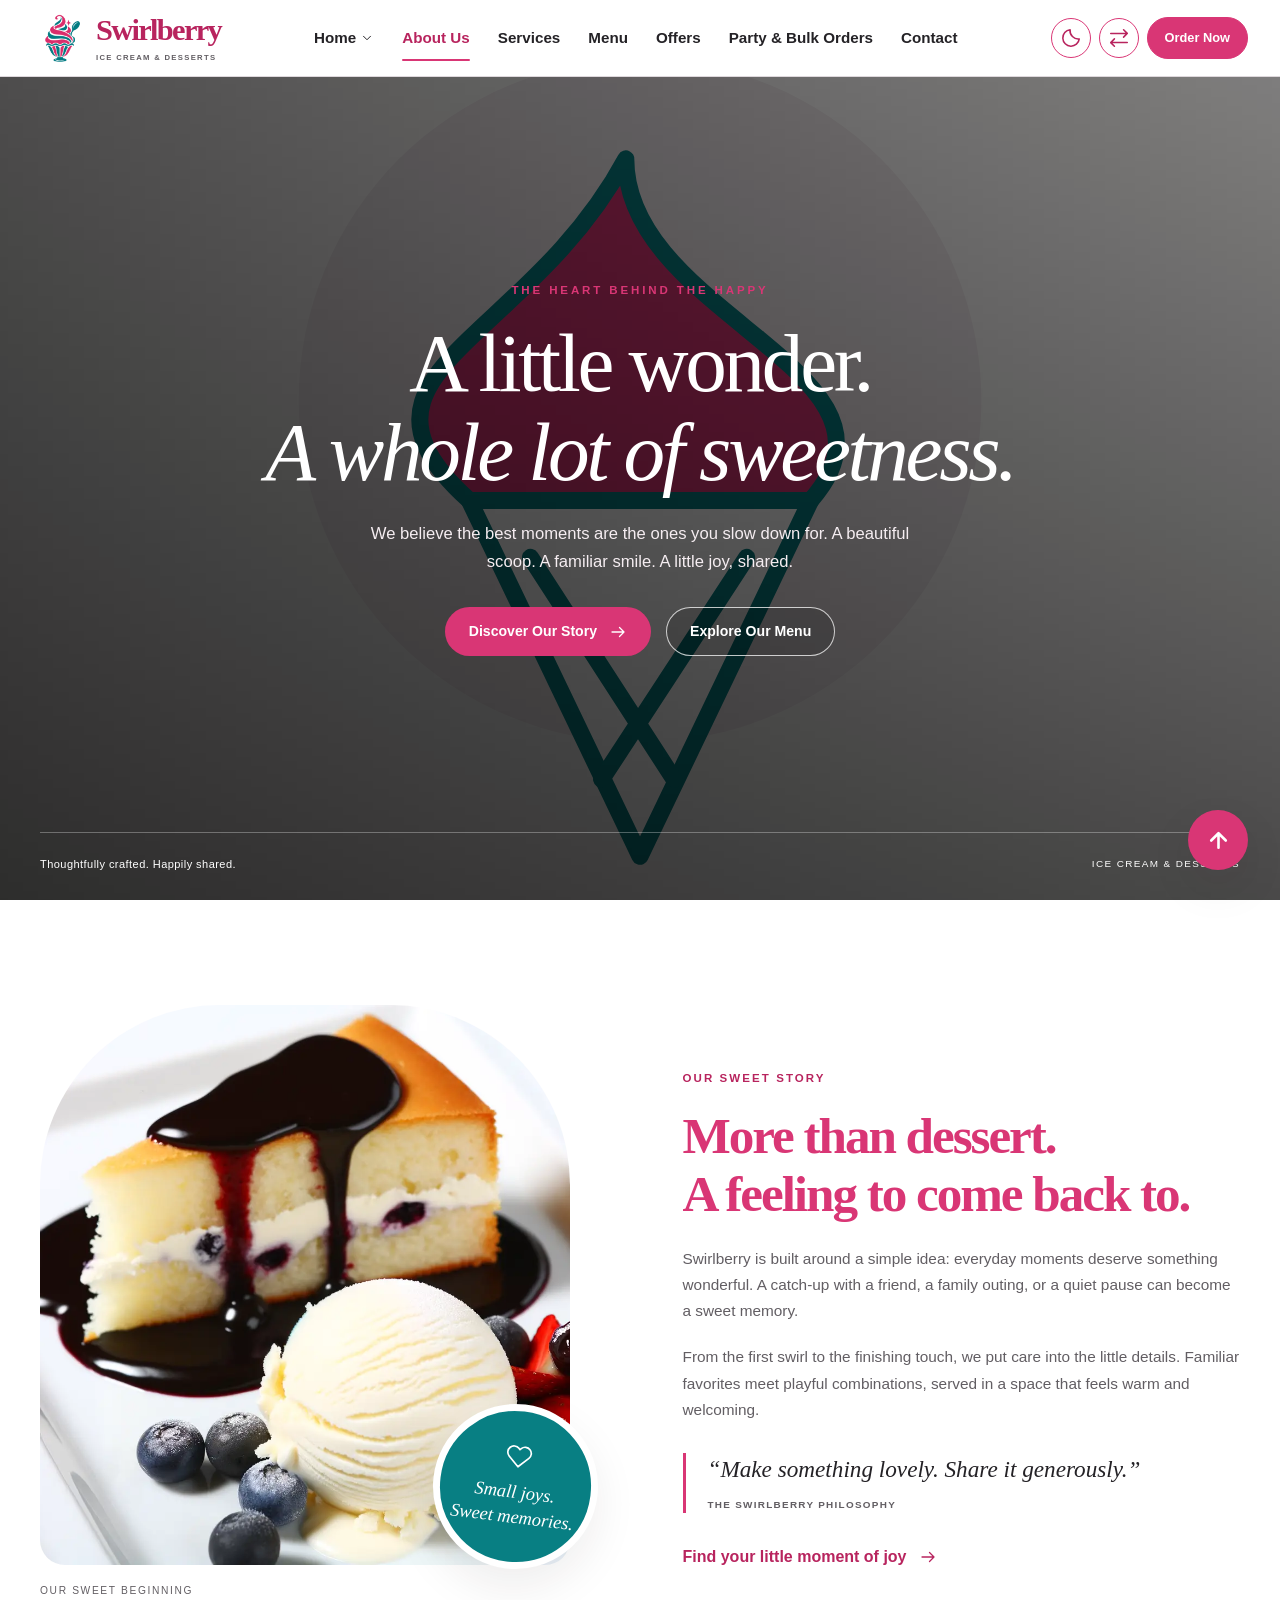
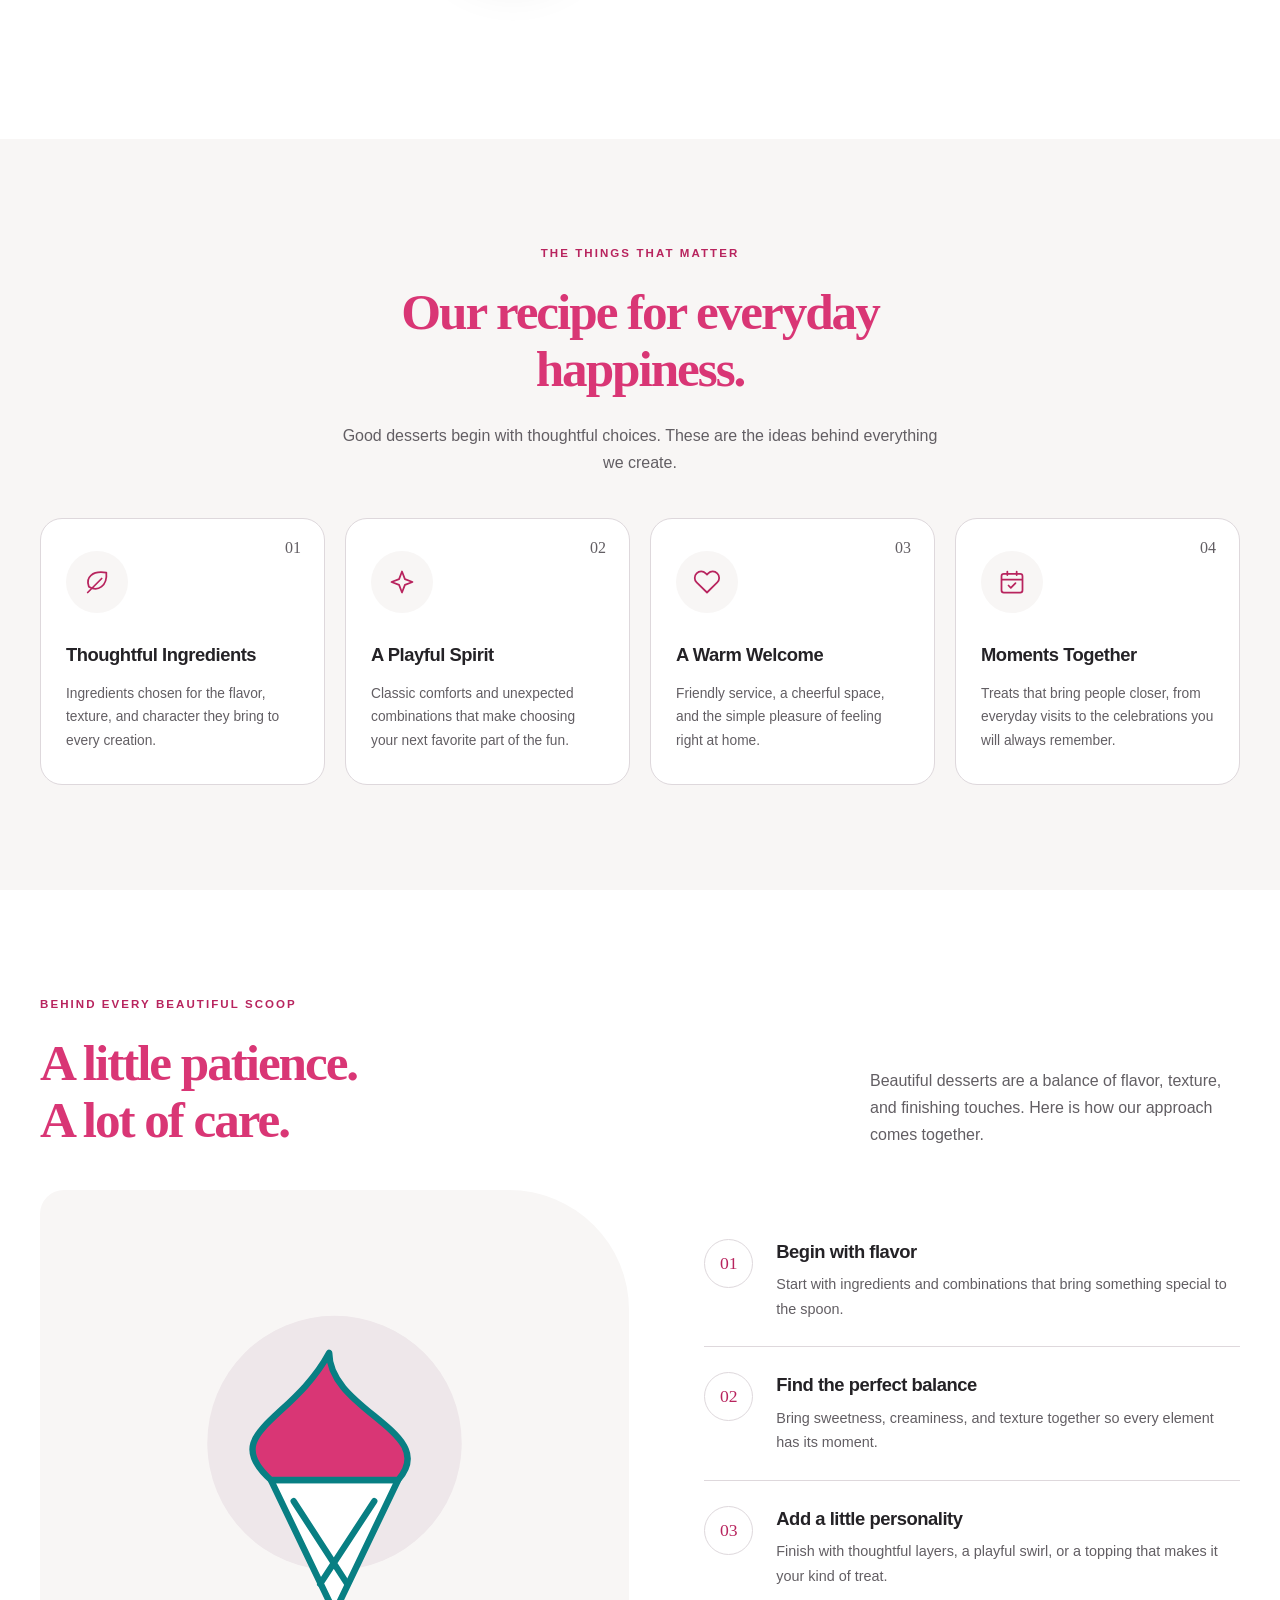
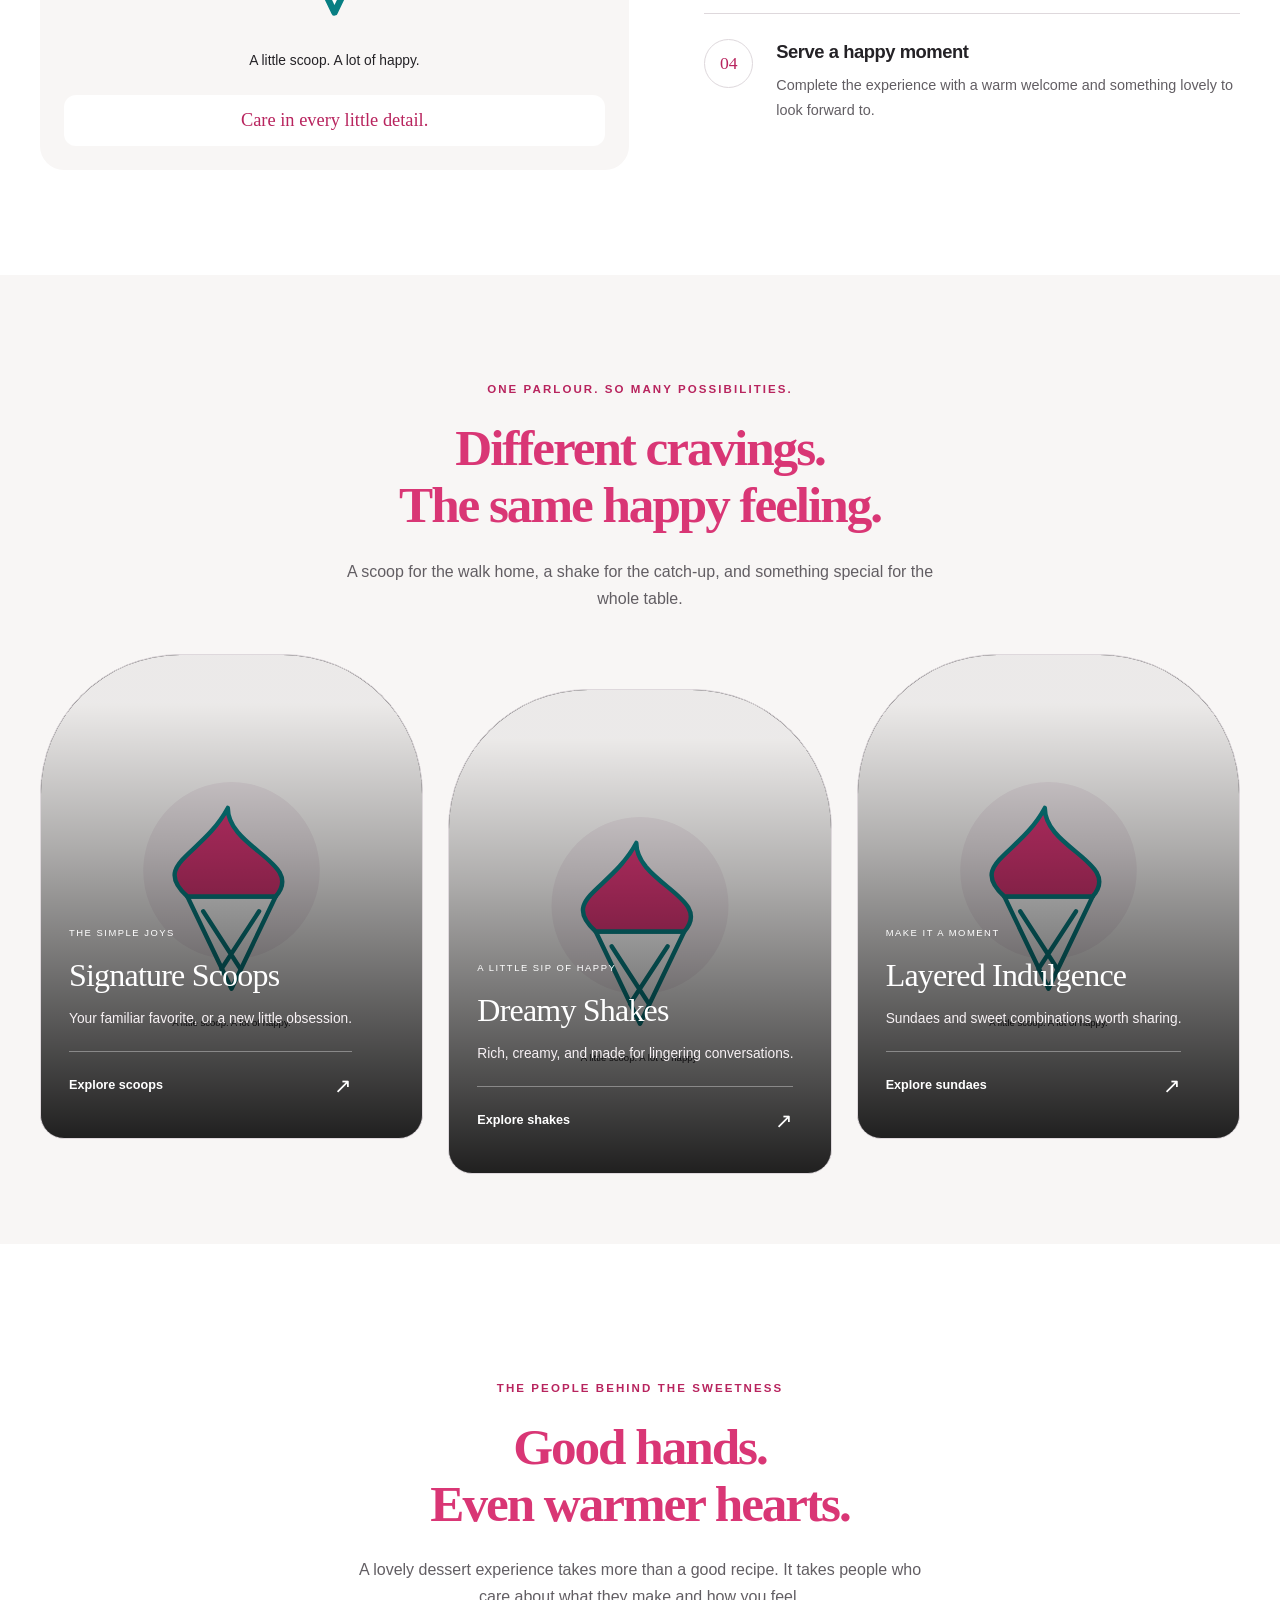
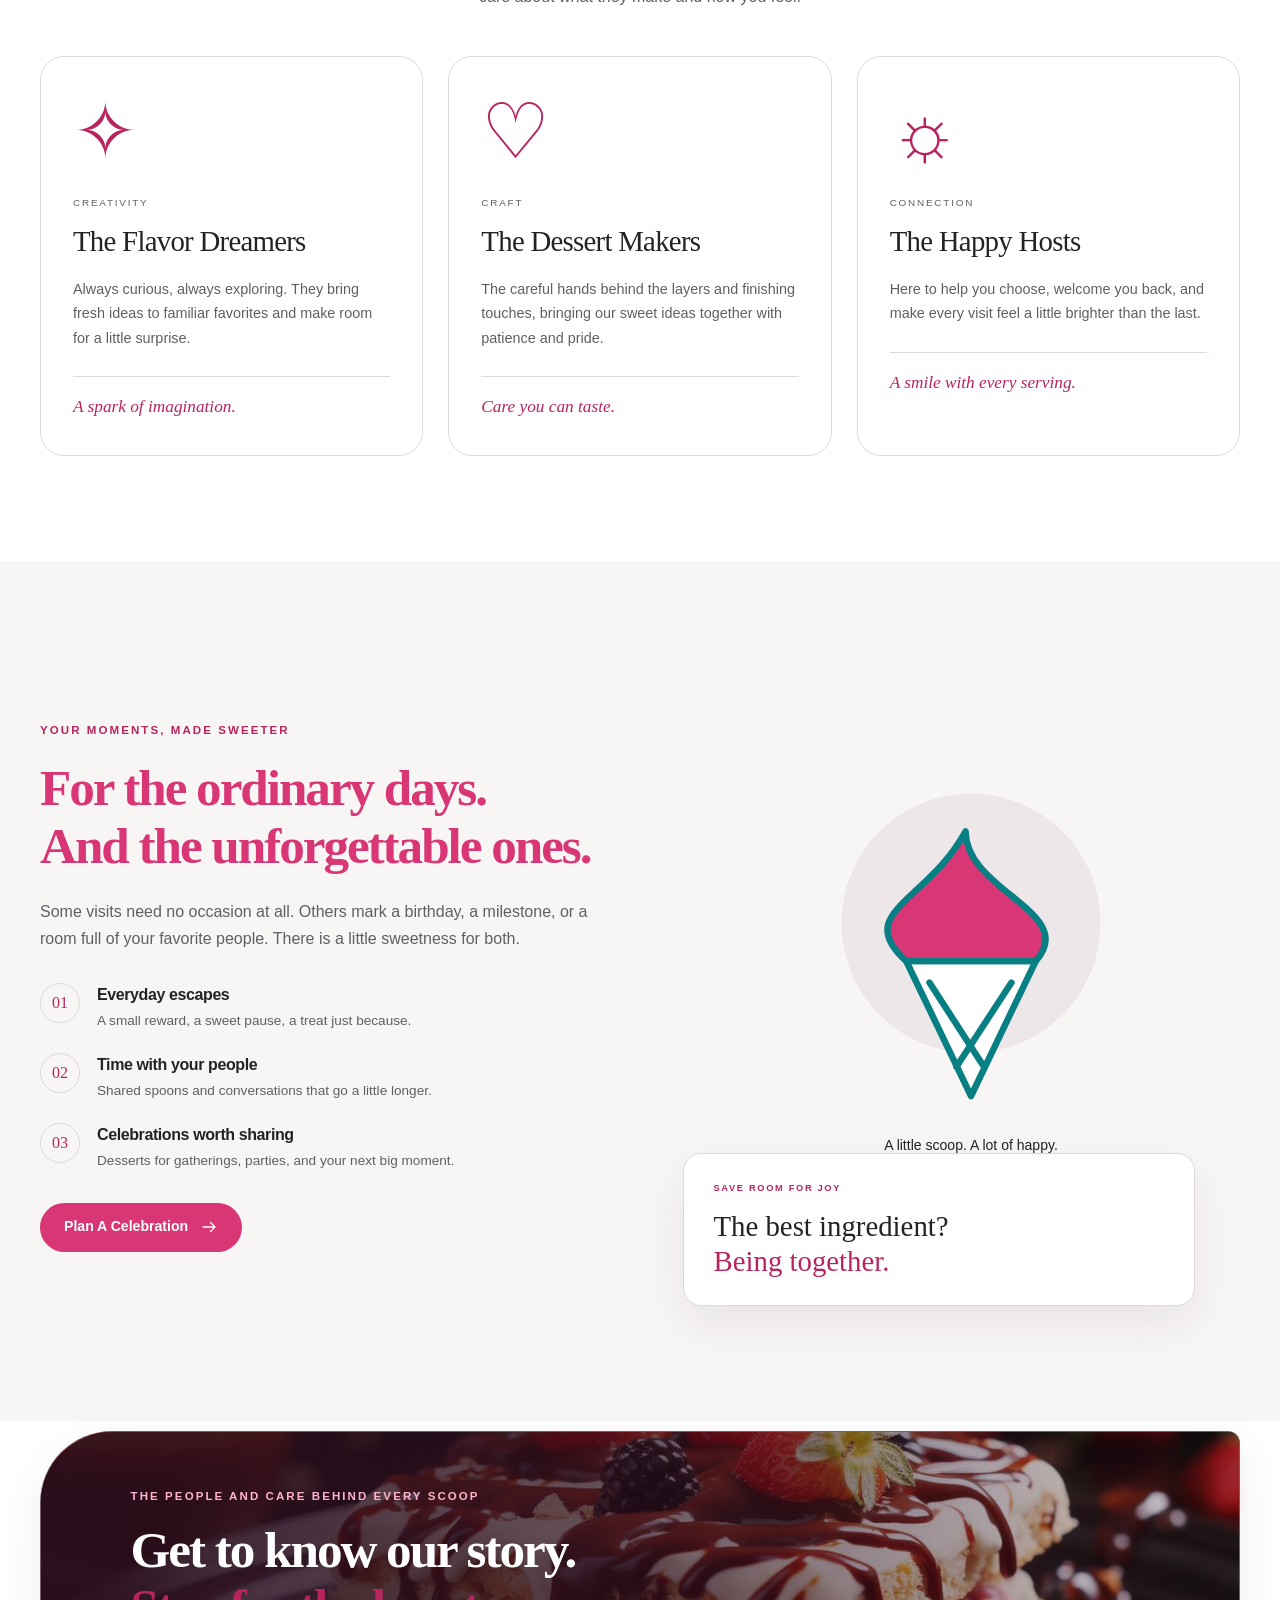
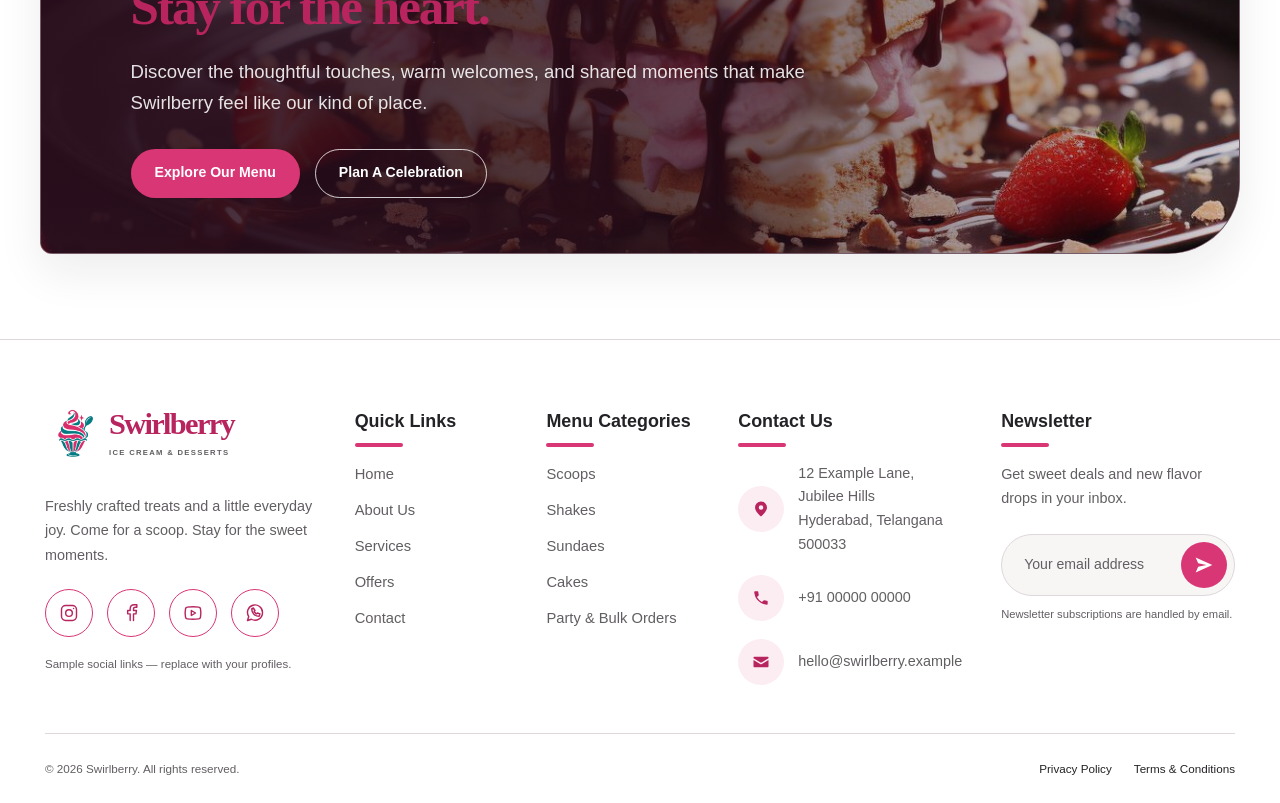
==== commit 7609d498: "Add files via upload" ====
--- a/about.html
+++ b/about.html
@@ -104,7 +104,7 @@
         <!-- 1. PREMIUM FULL-VIEWPORT HERO -->
         <section class="about-hero" aria-labelledby="heroTitle">
             <img class="hero-background"
-                src="https://images.unsplash.com/photo-1563805042-7684c019e1cb?auto=format&amp;fit=crop&amp;w=2400&amp;q=85"
+                src="https://www.modernhoney.com/wp-content/uploads/2020/06/Ice-Cream-Dessert-5-scaled.jpg"
                 alt="" width="2400" height="1600" fetchpriority="high" decoding="async">
 
             <div class="hero-shade" aria-hidden="true"></div>
@@ -366,7 +366,7 @@
 
                 <div class="creation-grid">
                     <a class="creation-card reveal" href="menu.html#scoops">
-                        <img src="https://images.unsplash.com/photo-1497034825429-c343d7c6a68f?auto=format&amp;fit=crop&amp;w=900&amp;q=85"
+                        <img src="https://thumbs.dreamstime.com/b/delicious-three-scoop-ice-cream-cone-topped-cherry-sprinkles-vibrant-shop-towering-features-colorful-scoops-various-362610437.jpg"
                             alt="Ice cream cone with colorful scoops" width="900" height="1100" loading="lazy"
                             decoding="async">
                         <div class="creation-copy">
@@ -378,7 +378,7 @@
                     </a>
 
                     <a class="creation-card reveal" href="menu.html#shakes">
-                        <img src="https://images.unsplash.com/photo-1572490122747-3968b75cc699?auto=format&amp;fit=crop&amp;w=900&amp;q=85"
+                        <img src="https://cdn.eataroundit.com/images/220c8253-ec9a-4d7d-87c3-cfc3be76f5b0_e7f5607e.webp"
                             alt="A creamy milkshake topped with whipped cream" width="900" height="1100" loading="lazy"
                             decoding="async">
                         <div class="creation-copy">
@@ -543,169 +543,161 @@
 
     <!-- FOOTER: SAME LAYOUT AS HOME -->
     <footer class="site-footer">
-        <div class="container">
-            <div class="footer-grid">
-                <div class="footer-brand">
-                    <a class="brand" href="index.html" aria-label="Swirlberry home">
-                        <img class="logo" src="swirlberry-logo.png" alt="">
-                        <span>
-                            Swirlberry
-                            <small>ICE CREAM &amp; DESSERTS</small>
-                        </span>
-                    </a>
-
-                    <p>
-                        Freshly crafted treats and a little everyday joy.
-                        Come for a scoop. Stay for the sweet moments.
-                    </p>
-
-                    <div class="socials" aria-label="Social links">
-                        <a href="https://example.com/replace-instagram"
-                            aria-label="Instagram — replace sample profile URL" title="Sample Instagram link">
-                            <svg class="icon" viewBox="0 0 24 24" fill="none" stroke="currentColor" stroke-width="1.7"
-                                stroke-linecap="round" stroke-linejoin="round" aria-hidden="true">
-                                <rect x="3" y="3" width="18" height="18" rx="5" />
-                                <circle cx="12" cy="12" r="4" />
-                                <path d="M17.5 6.5h.01" />
-                            </svg>
-                        </a>
-
-                        <a href="https://example.com/replace-facebook"
-                            aria-label="Facebook — replace sample profile URL" title="Sample Facebook link">
-                            <svg class="icon" viewBox="0 0 24 24" fill="none" stroke="currentColor" stroke-width="1.7"
-                                stroke-linecap="round" stroke-linejoin="round" aria-hidden="true">
-                                <path d="M15 21v-8h3l.5-4H15V7c0-1 .5-2 2-2h2V2h-3c-4 0-5 2-5 5v2H8v4h3v8" />
-                            </svg>
-                        </a>
-
-                        <a href="https://example.com/replace-youtube" aria-label="YouTube — replace sample profile URL"
-                            title="Sample YouTube link">
-                            <svg class="icon" viewBox="0 0 24 24" fill="none" stroke="currentColor" stroke-width="1.7"
-                                stroke-linecap="round" stroke-linejoin="round" aria-hidden="true">
-                                <path
-                                    d="M21 7c-.2-1-1-2-2-2a54 54 0 0 0-14 0C4 5 3.2 6 3 7a28 28 0 0 0 0 10c.2 1 1 2 2 2a54 54 0 0 0 14 0c1 0 1.8-1 2-2a28 28 0 0 0 0-10Z" />
-                                <path d="m10 9 5 3-5 3Z" />
-                            </svg>
-                        </a>
-
-                        <a href="https://example.com/replace-whatsapp"
-                            aria-label="WhatsApp — replace sample profile URL" title="Sample WhatsApp link">
-                            <svg class="icon" viewBox="0 0 24 24" fill="none" stroke="currentColor" stroke-width="1.7"
-                                stroke-linecap="round" stroke-linejoin="round" aria-hidden="true">
-                                <path d="M21 11.5a9 9 0 0 1-13.3 8L3 21l1.5-4.7A9 9 0 1 1 21 11.5Z" />
-                                <path d="M8 7c0 5 4 9 9 9l1-3-3-1-1 1c-2-1-3-2-3-3l1-1-2-3Z" />
-                            </svg>
-                        </a>
-                    </div>
-
-                    <small>Sample social links — replace with your profiles.</small>
-                </div>
-
-                <div>
-                    <h2>Quick Links</h2>
-                    <ul>
-                        <li><a href="index.html">Home 1 – Classic</a></li>
-                        <li><a href="home2.html">Home 2 – Premium</a></li>
-                        <li><a href="about.html">About Us</a></li>
-                        <li><a href="services.html">Services</a></li>
-                        <li><a href="offers.html">Offers</a></li>
-                        <li><a href="party-orders.html">Party &amp; Bulk Orders</a></li>
-                        <li><a href="contact.html">Contact</a></li>
-                    </ul>
-                </div>
-
-                <div>
-                    <h2>Menu Categories</h2>
-                    <ul>
-                        <li><a href="menu.html#scoops">Scoops</a></li>
-                        <li><a href="menu.html#shakes">Shakes</a></li>
-                        <li><a href="menu.html#sundaes">Sundaes</a></li>
-                        <li><a href="menu.html#cakes">Cakes</a></li>
-                    </ul>
-                </div>
-
-                <div>
-                    <h2>Contact Us</h2>
-                    <div class="footer-contact-list">
-                        <address class="footer-contact-item">
-                            <span class="contact-icon" aria-hidden="true">
-                                <svg class="icon" viewBox="0 0 24 24" fill="currentColor">
-                                    <path
-                                        d="M12 2a8 8 0 0 0-8 8c0 5.5 8 12 8 12s8-6.5 8-12a8 8 0 0 0-8-8Zm0 11a3 3 0 1 1 0-6 3 3 0 0 1 0 6Z" />
-                                </svg>
-                            </span>
-                            <span>
-                                12 Example Lane, Jubilee Hills<br>
-                                Hyderabad, Telangana 500033
-                            </span>
-                        </address>
-
-                        <div class="footer-contact-item">
-                            <span class="contact-icon" aria-hidden="true">
-                                <svg class="icon" viewBox="0 0 24 24" fill="currentColor">
-                                    <path
-                                        d="M6.6 10.8a15.5 15.5 0 0 0 6.6 6.6l2.2-2.2a1 1 0 0 1 1-.2 11.4 11.4 0 0 0 3.5.6 1 1 0 0 1 1 1V20a1 1 0 0 1-1 1A17.9 17.9 0 0 1 3 4a1 1 0 0 1 1-1h3.4a1 1 0 0 1 1 1 11.4 11.4 0 0 0 .6 3.5 1 1 0 0 1-.2 1Z" />
-                                </svg>
-                            </span>
-                            <a href="tel:+910000000000"><bdi>+91 00000 00000</bdi></a>
-                        </div>
-
-                        <div class="footer-contact-item">
-                            <span class="contact-icon" aria-hidden="true">
-                                <svg class="icon" viewBox="0 0 24 24" fill="currentColor">
-                                    <path
-                                        d="M3 5h18a1 1 0 0 1 1 1v1l-10 6L2 7V6a1 1 0 0 1 1-1Zm-1 4.3 9.5 5.7a1 1 0 0 0 1 0L22 9.3V18a1 1 0 0 1-1 1H3a1 1 0 0 1-1-1Z" />
-                                </svg>
-                            </span>
-                            <a href="mailto:hello@swirlberry.example">
-                                hello@swirlberry.example
-                            </a>
-                        </div>
-                    </div>
-                </div>
-
-                <div class="footer-newsletter">
-                    <h2>Newsletter</h2>
-                    <p>Get sweet deals and new flavor drops in your inbox.</p>
-
-                    <form action="mailto:hello@swirlberry.example" method="post" enctype="text/plain">
-                        <label class="visually-hidden" for="newsletterEmail">
-                            Your email address
-                        </label>
-                        <input id="newsletterEmail" name="email" type="email" placeholder="Your email address"
-                            autocomplete="email" required>
-                        <button type="submit" aria-label="Subscribe to the newsletter">
-                            <svg class="icon" viewBox="0 0 24 24" fill="currentColor" aria-hidden="true">
-                                <path d="m2 3 20 9-20 9 3-7 10-2-10-2-3-7Zm5 9 13 0" />
-                            </svg>
-                        </button>
-                    </form>
-
-                    <small class="newsletter-note">
-                        Newsletter subscriptions are handled by email.
-                    </small>
-                </div>
-            </div>
-
-            <div class="footer-bottom">
-                <p>
-                    © <span id="year">2026</span> Swirlberry.
-                    All rights reserved.
-                </p>
-                <div>
-                    <a href="privacy.html">Privacy Policy</a>
-                    <a href="terms.html">Terms &amp; Conditions</a>
-                </div>
-            </div>
+    <div class="container">
+      <div class="footer-grid">
+
+        <div class="footer-brand">
+          <a class="brand" href="index.html" aria-label="Swirlberry home">
+            <img class="logo" src="swirlberry-logo.png" alt="">
+
+            <span>
+              Swirlberry
+              <small>ICE CREAM &amp; DESSERTS</small>
+            </span>
+          </a>
+
+          <p>
+            Freshly crafted treats and a little everyday joy.
+            Come for a scoop. Stay for the sweet moments.
+          </p>
+
+          <!-- Replace these four sample URLs with your real profiles. -->
+          <div class="socials" aria-label="Social links">
+            <a href="https://example.com/replace-instagram" aria-label="Instagram — replace sample profile URL"
+              title="Sample Instagram link">
+              <svg class="icon" viewBox="0 0 24 24" fill="none" stroke="currentColor" stroke-width="1.7"
+                stroke-linecap="round" stroke-linejoin="round" aria-hidden="true">
+                <rect x="3" y="3" width="18" height="18" rx="5" />
+                <circle cx="12" cy="12" r="4" />
+                <path d="M17.5 6.5h.01" />
+              </svg>
+            </a>
+
+            <a href="https://example.com/replace-facebook" aria-label="Facebook — replace sample profile URL"
+              title="Sample Facebook link">
+              <svg class="icon" viewBox="0 0 24 24" fill="none" stroke="currentColor" stroke-width="1.7"
+                stroke-linecap="round" stroke-linejoin="round" aria-hidden="true">
+                <path d="M15 21v-8h3l.5-4H15V7c0-1 .5-2 2-2h2V2h-3c-4 0-5 2-5 5v2H8v4h3v8" />
+              </svg>
+            </a>
+
+            <a href="https://example.com/replace-youtube" aria-label="YouTube — replace sample profile URL"
+              title="Sample YouTube link">
+              <svg class="icon" viewBox="0 0 24 24" fill="none" stroke="currentColor" stroke-width="1.7"
+                stroke-linecap="round" stroke-linejoin="round" aria-hidden="true">
+                <path
+                  d="M21 7c-.2-1-1-2-2-2a54 54 0 0 0-14 0C4 5 3.2 6 3 7a28 28 0 0 0 0 10c.2 1 1 2 2 2a54 54 0 0 0 14 0c1 0 1.8-1 2-2a28 28 0 0 0 0-10Z" />
+                <path d="m10 9 5 3-5 3Z" />
+              </svg>
+            </a>
+
+            <a href="https://example.com/replace-whatsapp" aria-label="WhatsApp — replace sample profile URL"
+              title="Sample WhatsApp link">
+              <svg class="icon" viewBox="0 0 24 24" fill="none" stroke="currentColor" stroke-width="1.7"
+                stroke-linecap="round" stroke-linejoin="round" aria-hidden="true">
+                <path d="M21 11.5a9 9 0 0 1-13.3 8L3 21l1.5-4.7A9 9 0 1 1 21 11.5Z" />
+                <path d="M8 7c0 5 4 9 9 9l1-3-3-1-1 1c-2-1-3-2-3-3l1-1-2-3Z" />
+              </svg>
+            </a>
+          </div>
+
+          <small>Sample social links — replace with your profiles.</small>
         </div>
 
-        <a class="back-to-top" href="#main" aria-label="Back to top">
-            <svg class="icon" viewBox="0 0 24 24" fill="none" stroke="currentColor" stroke-width="2.5"
-                stroke-linecap="round" stroke-linejoin="round" aria-hidden="true">
-                <path d="M12 19V5m-7 7 7-7 7 7" />
-            </svg>
-        </a>
-    </footer>
+        <div>
+          <h2>Quick Links</h2>
+          <ul>
+            <li><a href="index.html">Home</a></li>
+            <li><a href="about.html">About Us</a></li>
+            <li><a href="services.html">Services</a></li>
+            <li><a href="offers.html">Offers</a></li>
+            <li><a href="contact.html">Contact</a></li>
+          </ul>
+        </div>
+
+        <div>
+          <h2>Menu Categories</h2>
+          <ul>
+            <li><a href="menu.html#scoops">Scoops</a></li>
+            <li><a href="menu.html#shakes">Shakes</a></li>
+            <li><a href="menu.html#sundaes">Sundaes</a></li>
+            <li><a href="menu.html#cakes">Cakes</a></li>
+            <li><a href="party-orders.html">Party &amp; Bulk Orders</a></li>
+          </ul>
+        </div>
+
+        <div>
+          <h2>Contact Us</h2>
+          <div class="footer-contact-list">
+            <address class="footer-contact-item">
+              <span class="contact-icon" aria-hidden="true">
+                <svg class="icon" viewBox="0 0 24 24" fill="currentColor">
+                  <path
+                    d="M12 2a8 8 0 0 0-8 8c0 5.5 8 12 8 12s8-6.5 8-12a8 8 0 0 0-8-8Zm0 11a3 3 0 1 1 0-6 3 3 0 0 1 0 6Z" />
+                </svg>
+              </span>
+              <span>12 Example Lane, Jubilee Hills<br>Hyderabad, Telangana 500033</span>
+            </address>
+
+            <div class="footer-contact-item">
+              <span class="contact-icon" aria-hidden="true">
+                <svg class="icon" viewBox="0 0 24 24" fill="currentColor">
+                  <path
+                    d="M6.6 10.8a15.5 15.5 0 0 0 6.6 6.6l2.2-2.2a1 1 0 0 1 1-.2 11.4 11.4 0 0 0 3.5.6 1 1 0 0 1 1 1V20a1 1 0 0 1-1 1A17.9 17.9 0 0 1 3 4a1 1 0 0 1 1-1h3.4a1 1 0 0 1 1 1 11.4 11.4 0 0 0 .6 3.5 1 1 0 0 1-.2 1Z" />
+                </svg>
+              </span>
+              <a href="tel:+910000000000"><bdi>+91 00000 00000</bdi></a>
+            </div>
+
+            <div class="footer-contact-item">
+              <span class="contact-icon" aria-hidden="true">
+                <svg class="icon" viewBox="0 0 24 24" fill="currentColor">
+                  <path
+                    d="M3 5h18a1 1 0 0 1 1 1v1l-10 6L2 7V6a1 1 0 0 1 1-1Zm-1 4.3 9.5 5.7a1 1 0 0 0 1 0L22 9.3V18a1 1 0 0 1-1 1H3a1 1 0 0 1-1-1Z" />
+                </svg>
+              </span>
+              <a href="mailto:hello@swirlberry.example">hello@swirlberry.example</a>
+            </div>
+          </div>
+        </div>
+
+        <div class="footer-newsletter">
+          <h2>Newsletter</h2>
+          <p>Get sweet deals and new flavor drops in your inbox.</p>
+          <form action="mailto:hello@swirlberry.example" method="post" enctype="text/plain">
+            <label class="visually-hidden" for="newsletterEmail">Your email address</label>
+            <input id="newsletterEmail" name="email" type="email" placeholder="Your email address" autocomplete="email"
+              required>
+            <button type="submit" aria-label="Subscribe to the newsletter">
+              <svg class="icon" viewBox="0 0 24 24" fill="currentColor" aria-hidden="true">
+                <path d="m2 3 20 9-20 9 3-7 10-2-10-2-3-7Zm5 9 13 0" />
+              </svg>
+            </button>
+          </form>
+          <small class="newsletter-note">Newsletter subscriptions are handled by email.</small>
+        </div>
+      </div>
+
+      <div class="footer-bottom">
+        <p>
+          © <span id="year">2026</span> Swirlberry.
+          All rights reserved.
+        </p>
+
+        <div>
+          <a href="privacy.html">Privacy Policy</a>
+          <a href="terms.html">Terms &amp; Conditions</a>
+        </div>
+      </div>
+
+    </div>
+    <a class="back-to-top" href="#main" aria-label="Back to top">
+      <svg class="icon" viewBox="0 0 24 24" fill="none" stroke="currentColor" stroke-width="2.5" stroke-linecap="round"
+        stroke-linejoin="round" aria-hidden="true">
+        <path d="M12 19V5m-7 7 7-7 7 7" />
+      </svg>
+    </a>
+  </footer>
 </body>
 
 </html>
--- a/about.css
+++ b/about.css
@@ -500,6 +500,16 @@
     linear-gradient(90deg, rgb(0 0 0 / 48%), rgb(0 0 0 / 15%));
 }
 
+[data-theme="dark"] .about-hero .hero-background {
+  filter: brightness(.95) saturate(.95);
+}
+
+[data-theme="dark"] .about-hero .hero-shade {
+  background:
+    linear-gradient(180deg, rgb(10 7 10 / 25%), rgb(10 7 10 / 55%)),
+    linear-gradient(90deg, rgb(10 7 10 / 38%), rgb(10 7 10 / 12%));
+}
+
 .hero-content {
   display: flex;
   flex-direction: column;
@@ -538,7 +548,7 @@
 }
 
 .about-hero .eyebrow {
-  color: #fff;
+  color: var(--primary);
   letter-spacing: .25em;
 }
 
@@ -553,6 +563,11 @@
 
 .about-hero h1 span {
   font-style: italic;
+}
+
+[data-theme="dark"] .about-hero .eyebrow,
+[data-theme="dark"] .about-hero h1 span {
+  color: var(--primary-ink);
 }
 
 .hero-description {
@@ -655,15 +670,6 @@
 
 .image-hover img {
   transition: transform .8s cubic-bezier(.2, .65, .3, 1);
-}
-
-.story-composition::before {
-  content: "";
-  position: absolute;
-  inset: 18px 0 18px 18px;
-  border: 1px solid var(--border);
-  border-radius: 180px 180px 25px 25px;
-  z-index: -1;
 }
 
 .story-stamp {
@@ -1874,10 +1880,6 @@
     padding-block-end: 10px;
   }
 
-  .story-composition::before {
-    border-radius: 150px 150px 20px 20px;
-  }
-
   .story-stamp {
     inset-block-end: 55px;
   }
--- a/hover-effects.css
+++ b/hover-effects.css
@@ -32,8 +32,8 @@
 }
 
 .site-header .order-button {
-    background-color: var(--secondary, #087f83);
-    border-color: var(--secondary, #087f83);
+    background-color: var(--primary, #d93675);
+    border-color: var(--primary, #d93675);
     color: #fff;
 }
 
@@ -47,9 +47,40 @@
 }
 
 .site-header .order-button:hover {
-    background-color: var(--primary, #d93675);
-    border-color: var(--primary, #d93675);
+    background-color: var(--secondary, #087f83);
+    border-color: var(--secondary, #087f83);
     color: #fff;
+}
+
+main section h2:not(.final-panel h2):not(.cta-card h2),
+main section h2:not(.final-panel h2):not(.cta-card h2) em {
+    color: var(--primary, #d93675);
+}
+
+.flavor-card,
+.category-card,
+.offer-card,
+.review-card,
+.service-card,
+.value-card,
+.creation-card,
+.people-card,
+.contact-card,
+.location-card,
+.collection-card,
+.pairing-card,
+.product-card,
+.sundae-card,
+.cake-card,
+.deal-card,
+.bundle-card,
+.guide-card,
+.occasion-card,
+.package-card,
+.process-card,
+.price-card,
+.cta-card {
+    border: 1px solid var(--border, #ded8dc);
 }
 
 .site-header .nav-list > li > a,
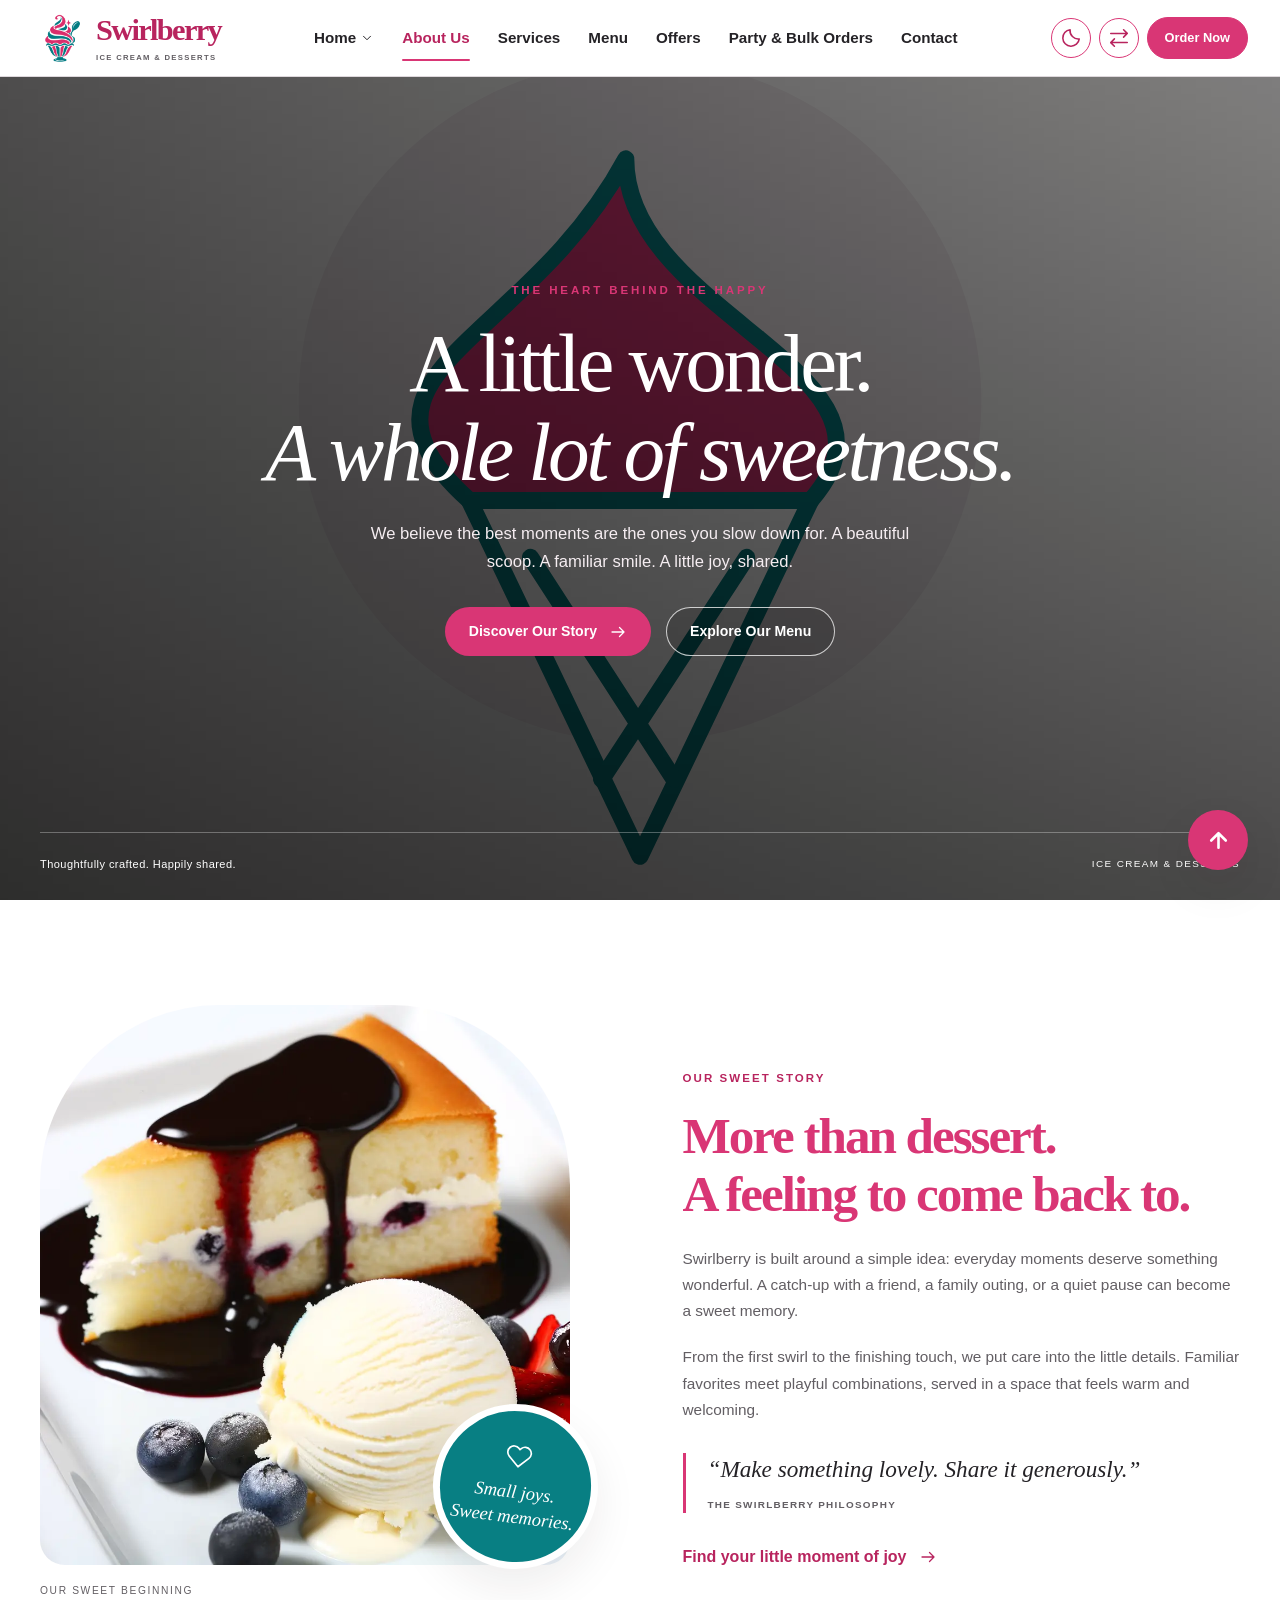
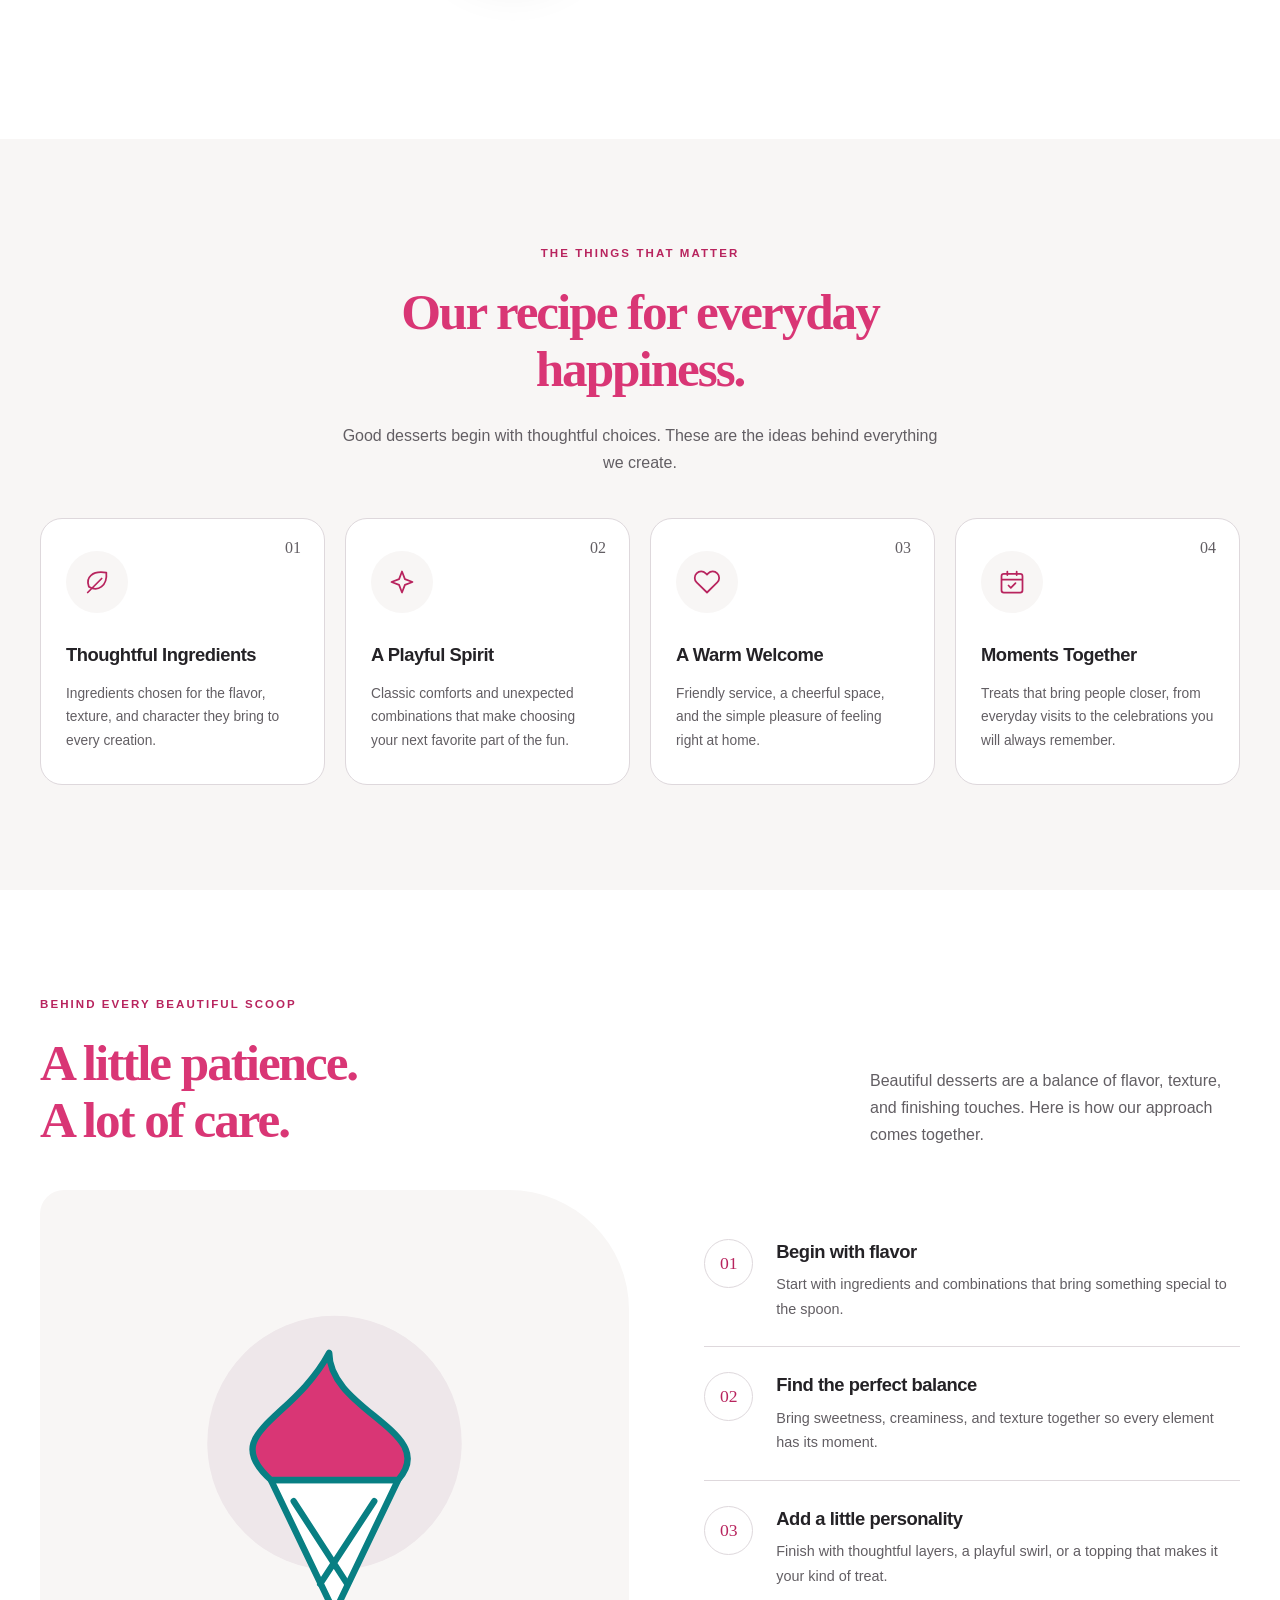
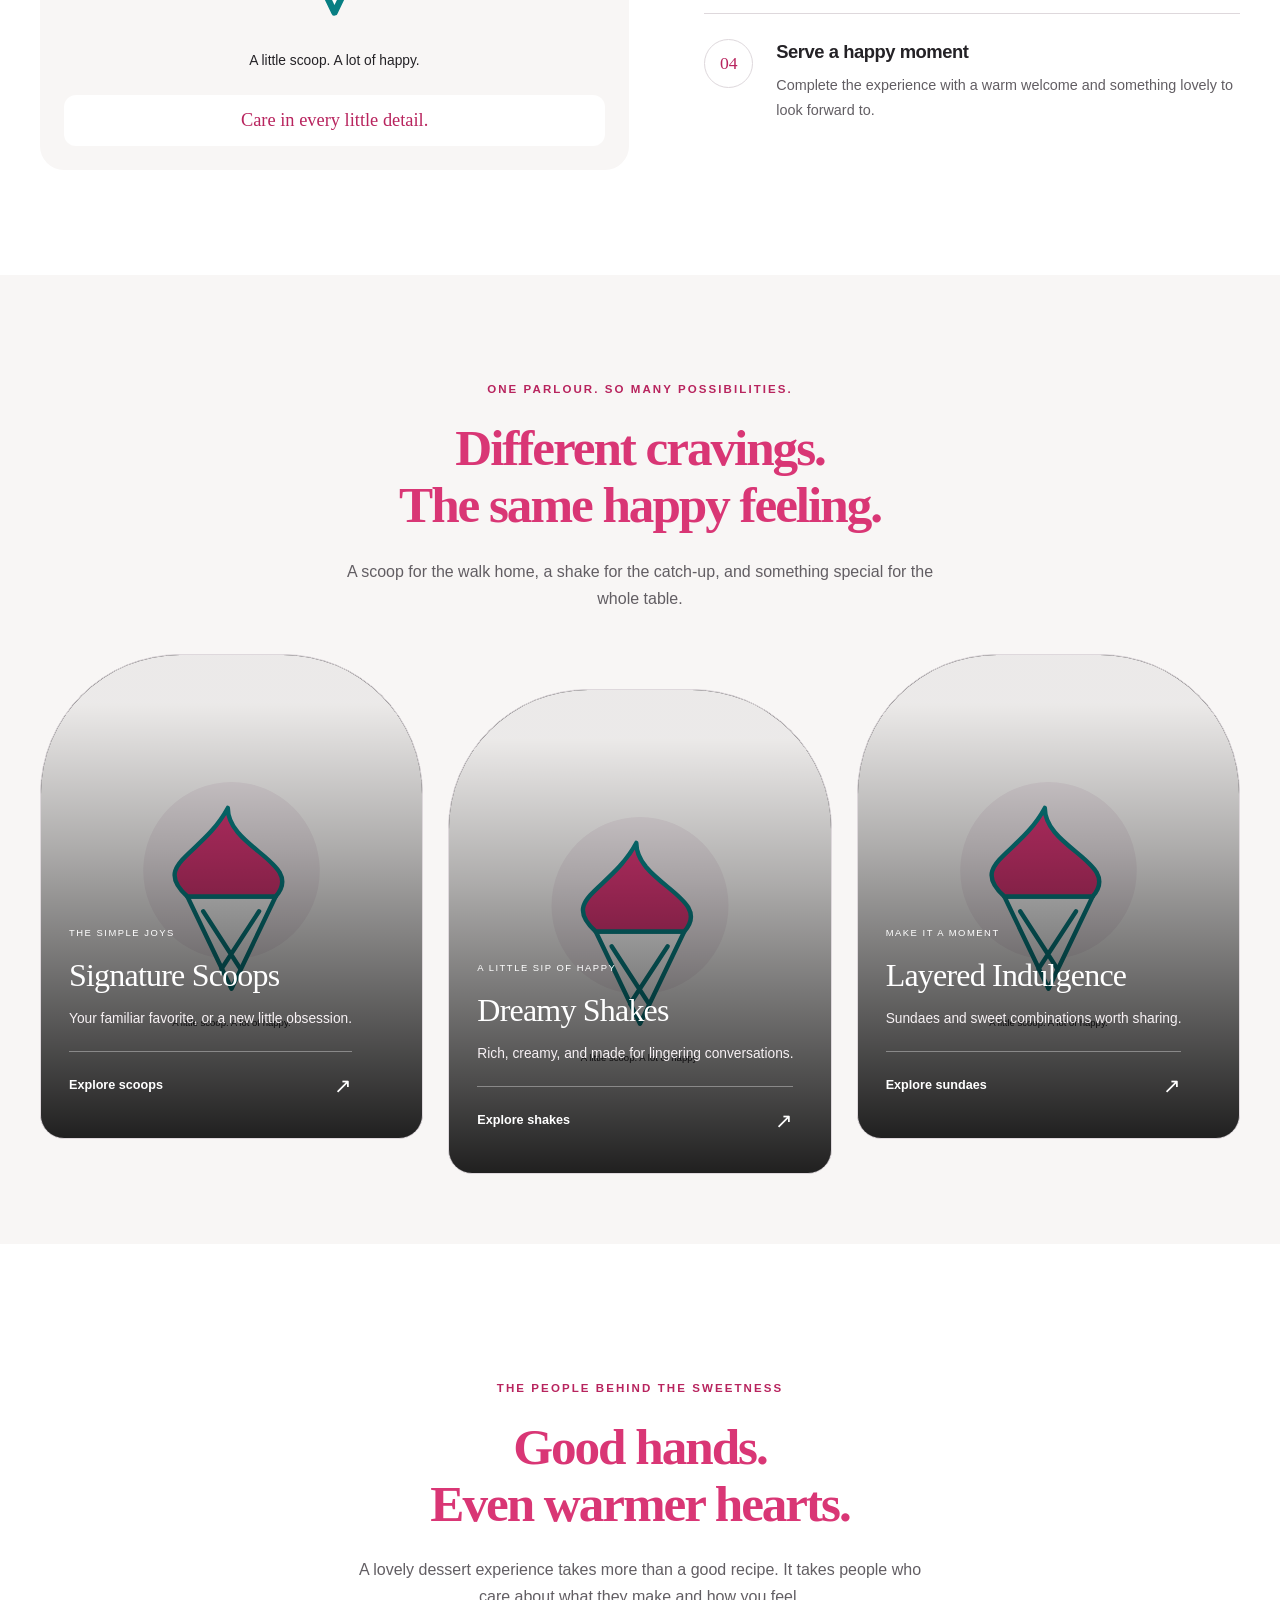
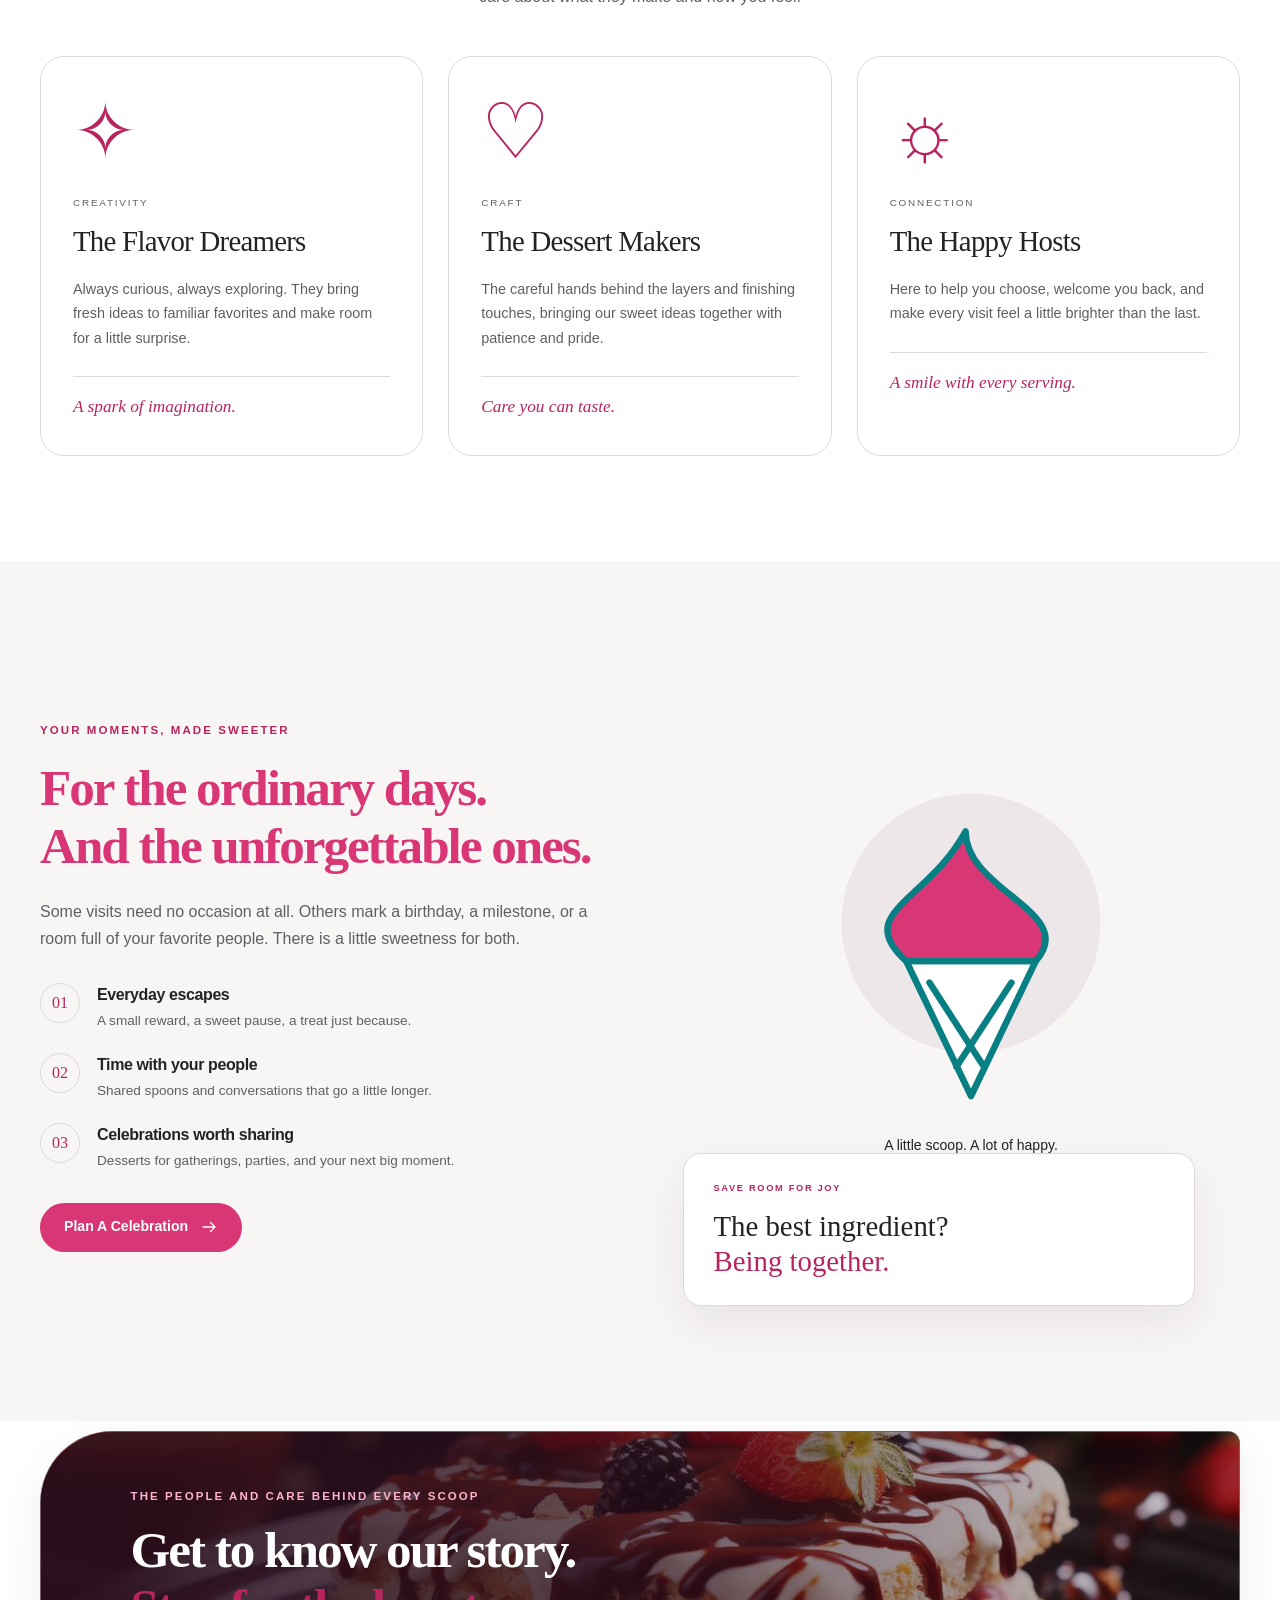
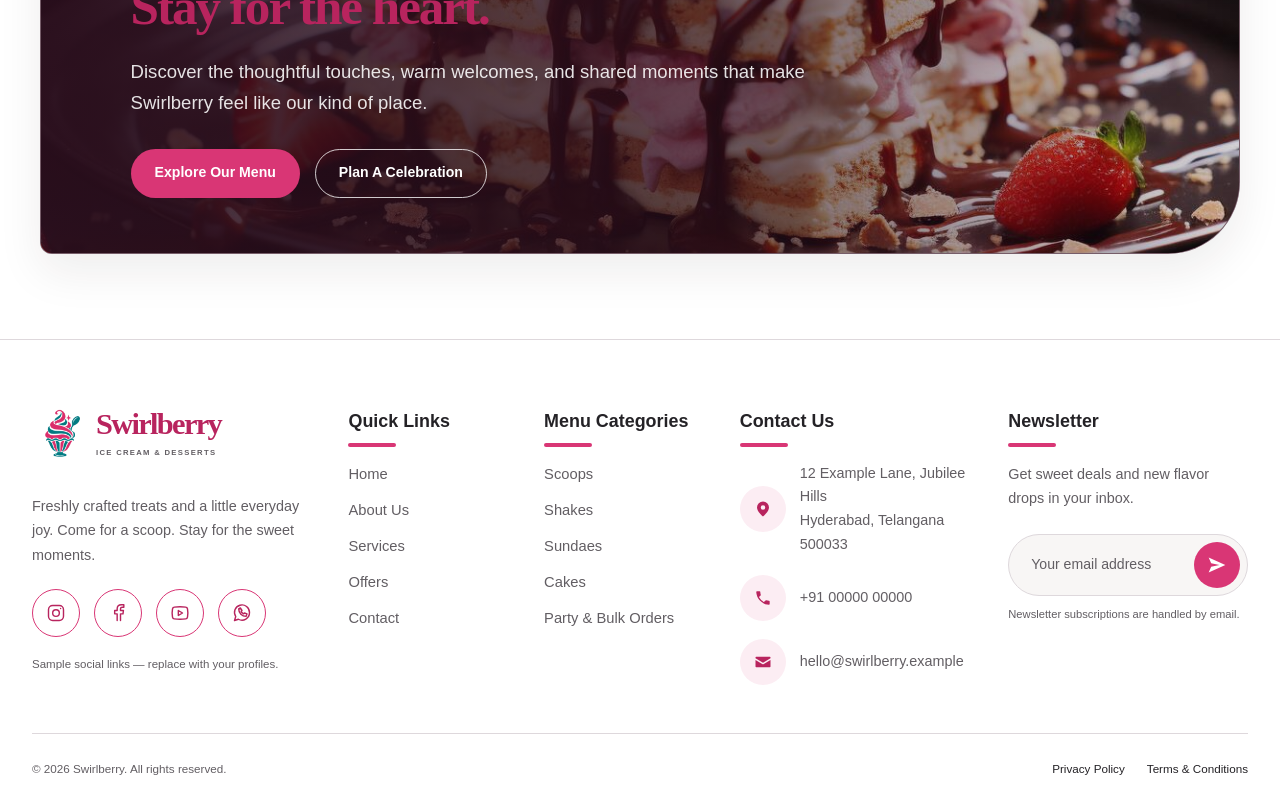
==== commit f74170a1: "Add files via upload" ====
--- a/about.html
+++ b/about.html
@@ -16,6 +16,7 @@
     <link href="https://cdn.jsdelivr.net/npm/bootstrap@5.3.3/dist/css/bootstrap.min.css" rel="stylesheet">
 
     <link rel="stylesheet" href="about.css">
+    <link rel="stylesheet" href="site-chrome.css">
     <link rel="stylesheet" href="hover-effects.css">
     <script src="about.js" defer></script>
 </head>
--- a/site-chrome.css
+++ b/site-chrome.css
@@ -0,0 +1,715 @@
+/* Shared header and footer styling from the classic home page. */
+
+.site-header,
+.site-footer {
+    --primary: #d93675;
+    --secondary: #087f83;
+    --primary-ink: #b8245e;
+    --bg: #fff;
+    --bg-alt: #f8f6f5;
+    --surface: #fff;
+    --text: #242226;
+    --muted: #625e63;
+    --border: #ded8dc;
+    --header-bg: rgb(255 255 255 / 97%);
+    --shadow: 0 18px 45px rgb(32 20 27 / 8%);
+    color: var(--text);
+}
+
+[data-theme="dark"] .site-header,
+[data-theme="dark"] .site-footer {
+    --bg: #151416;
+    --bg-alt: #1d1b1e;
+    --surface: #252226;
+    --text: #faf7f8;
+    --muted: #c5bec3;
+    --border: #494148;
+    --header-bg: rgb(21 20 22 / 97%);
+    --primary-ink: #ff91ba;
+    --shadow: 0 18px 45px rgb(0 0 0 / 20%);
+}
+
+button[hidden] {
+    display: none !important;
+}
+
+.icon {
+    inline-size: 22px;
+    block-size: 22px;
+    vertical-align: middle;
+}
+
+.site-header {
+    position: sticky;
+    inset-block-start: 0;
+    z-index: 50;
+    background: var(--header-bg);
+    border-block-end: 1px solid var(--border);
+}
+
+.header-inner {
+    max-inline-size: 1480px;
+    inline-size: auto;
+    min-block-size: 74px;
+    margin-inline: auto;
+    padding: 10px 32px;
+    display: flex;
+    align-items: center;
+    gap: 24px;
+}
+
+.site-header .brand {
+    display: inline-flex;
+    align-items: center;
+    gap: 8px;
+    flex-shrink: 0;
+    color: var(--primary-ink);
+    font-family: inherit;
+    font-size: inherit;
+    line-height: inherit;
+}
+
+.site-header .brand:hover {
+    color: var(--primary-ink);
+}
+
+.site-header .logo {
+    inline-size: 56px;
+    block-size: 56px;
+    object-fit: contain;
+    background: transparent;
+}
+
+.site-header .brand>span {
+    font-family: Georgia, serif;
+    font-size: 1.9rem;
+    font-weight: bold;
+    letter-spacing: -.055em;
+    line-height: 1.1;
+}
+
+.site-header .brand small {
+    display: block;
+    margin-block-start: 7px;
+    font-family: Arial, sans-serif;
+    font-size: .48rem;
+    letter-spacing: .17em;
+    color: var(--muted);
+}
+
+.site-header #navigation {
+    display: block;
+    margin-inline-start: auto;
+}
+
+.site-header .nav-list {
+    display: flex;
+    align-items: center;
+    gap: 20px;
+    margin: 0;
+    padding: 0;
+    font-size: .95rem;
+    font-weight: 650;
+    white-space: nowrap;
+}
+
+.site-header .nav-list>li>a,
+.site-header summary {
+    padding-block: 12px;
+    display: flex;
+    align-items: center;
+    gap: 4px;
+    cursor: pointer;
+    transition: color .2s;
+}
+
+.site-header .nav-list a:hover,
+.site-header .nav-list a.active,
+.site-header summary:hover,
+.site-header summary.active {
+    color: var(--primary-ink);
+}
+
+.site-header .nav-list summary.active,
+.site-header .nav-list>li>a.active {
+    position: relative;
+}
+
+.site-header .nav-list summary.active::after,
+.site-header .nav-list>li>a.active::after {
+    content: "";
+    position: absolute;
+    inset-inline: 0;
+    inset-block-end: 2px;
+    block-size: 2px;
+    border-radius: 99px;
+    background: var(--primary);
+}
+
+.site-header summary {
+    list-style: none;
+}
+
+.site-header summary::-webkit-details-marker {
+    display: none;
+}
+
+.site-header summary .icon {
+    inline-size: 14px;
+}
+
+.site-header details {
+    position: relative;
+}
+
+.site-header .dropdown {
+    position: absolute;
+    inset-block-start: 100%;
+    inset-inline-start: 0;
+    min-inline-size: 205px;
+    margin: 0;
+    padding: 10px;
+    background: var(--surface);
+    border: 1px solid var(--border);
+    border-radius: 15px;
+    box-shadow: var(--shadow);
+}
+
+.site-header .dropdown a {
+    display: block;
+    padding: 10px;
+    border-radius: 8px;
+}
+
+.site-header .dropdown a:hover,
+.site-header .dropdown a[aria-current] {
+    background: var(--bg-alt);
+    color: var(--primary-ink);
+}
+
+.site-header .header-actions {
+    display: flex;
+    align-items: center;
+    gap: 8px;
+}
+
+.site-header .utility {
+    inline-size: 40px;
+    block-size: 40px;
+    padding: 0;
+    display: grid;
+    place-items: center;
+    border: 1px solid var(--primary);
+    color: var(--primary-ink);
+    background: transparent;
+    border-radius: 50%;
+    flex-shrink: 0;
+    transition: background .25s, color .25s, border-color .25s;
+}
+
+.site-header .utility:hover {
+    background: var(--secondary);
+    border-color: var(--secondary);
+    color: #fff;
+}
+
+.site-header .order-button {
+    white-space: nowrap;
+    min-block-size: 42px;
+    padding: 10px 17px;
+    font-size: .8rem;
+}
+
+.site-header .button-primary {
+    background: var(--primary);
+    color: #fff;
+}
+
+.site-header .button-primary:hover {
+    background: var(--secondary);
+    color: #fff;
+    transform: translateY(-3px);
+}
+
+.site-header .mobile-toggle {
+    display: none;
+}
+
+.site-footer {
+    position: relative;
+    background: var(--surface);
+    border-block-start: 1px solid var(--border);
+    padding-block: 65px 24px;
+}
+
+.site-footer>.container {
+    inline-size: min(100% - 90px, 1760px);
+    max-inline-size: 1760px;
+}
+
+.site-footer .footer-grid {
+    display: grid;
+    grid-template-columns: 1.45fr .82fr .82fr 1.2fr 1.25fr;
+    align-items: start;
+    gap: clamp(24px, 3vw, 58px);
+}
+
+.site-footer .footer-grid>div {
+    min-width: 0;
+}
+
+.site-footer .footer-brand {
+    text-align: start;
+}
+
+.site-footer .footer-brand>p {
+    margin-block: 25px 22px;
+    max-inline-size: 360px;
+    font-size: .96rem;
+}
+
+.site-footer .footer-grid h2 {
+    position: relative;
+    margin-block: 4px 28px;
+    font: 750 1.12rem/1.4 Inter, "Segoe UI", sans-serif;
+    letter-spacing: 0;
+}
+
+.site-footer .footer-grid h2::after {
+    content: "";
+    position: absolute;
+    inset-inline-start: 0;
+    inset-block-end: -13px;
+    inline-size: 48px;
+    block-size: 4px;
+    border-radius: 99px;
+    background: var(--primary);
+}
+
+.site-footer .footer-grid ul {
+    margin: 0;
+    padding: 0;
+    list-style: none;
+}
+
+.site-footer .footer-grid li {
+    margin-block-end: 11px;
+    font-size: .92rem;
+    color: var(--muted);
+}
+
+.site-footer .footer-grid a:hover {
+    color: var(--primary-ink);
+}
+
+.site-footer .socials {
+    display: flex;
+    justify-content: flex-start;
+    gap: 14px;
+    margin-block-end: 12px;
+}
+
+.site-footer .socials a {
+    inline-size: 48px;
+    block-size: 48px;
+    border: 1px solid var(--primary);
+    border-radius: 50%;
+    color: var(--primary-ink);
+    display: grid;
+    place-items: center;
+    transition: background .2s, color .2s;
+}
+
+.site-footer .socials a:hover {
+    color: #fff;
+    background: var(--secondary);
+    border-color: var(--secondary);
+}
+
+.site-footer .socials .icon {
+    inline-size: 20px;
+    block-size: 20px;
+}
+
+.site-footer .footer-brand>small {
+    font-size: .72rem;
+    color: var(--muted);
+}
+
+.site-footer address,
+.site-footer .footer-grid>div>p {
+    font-size: .9rem;
+    color: var(--muted);
+}
+
+.site-footer address a {
+    overflow-wrap: anywhere;
+}
+
+.site-footer .footer-contact-list {
+    display: grid;
+    gap: 18px;
+}
+
+.site-footer .footer-contact-item {
+    display: flex;
+    align-items: center;
+    gap: 14px;
+    margin: 0;
+    font-style: normal;
+    color: var(--muted);
+    font-size: .9rem;
+    line-height: 1.65;
+}
+
+.site-footer .contact-icon {
+    inline-size: 46px;
+    block-size: 46px;
+    display: grid;
+    place-items: center;
+    flex: 0 0 46px;
+    border-radius: 50%;
+    background: color-mix(in srgb, var(--primary) 9%, var(--surface));
+    color: var(--primary-ink);
+}
+
+.site-footer .contact-icon .icon {
+    inline-size: 18px;
+    block-size: 18px;
+}
+
+.site-footer .footer-newsletter>p {
+    margin-block: 0 23px;
+    max-inline-size: 330px;
+    font-size: .92rem;
+}
+
+.site-footer .footer-newsletter form {
+    min-block-size: 60px;
+    padding: 7px;
+    display: flex;
+    align-items: center;
+    gap: 8px;
+    border: 1px solid var(--border);
+    border-radius: 999px;
+    background: var(--bg-alt);
+}
+
+.site-footer .footer-newsletter input {
+    inline-size: 100%;
+    min-inline-size: 0;
+    padding-inline: 15px;
+    border: 0;
+    outline: 0;
+    color: var(--text);
+    background: transparent;
+    font: inherit;
+    font-size: .88rem;
+}
+
+.site-footer .footer-newsletter input::placeholder {
+    color: var(--muted);
+    opacity: 1;
+}
+
+.site-footer .footer-newsletter form:focus-within {
+    outline: 3px solid var(--primary-ink);
+    outline-offset: 3px;
+}
+
+.site-footer .footer-newsletter button {
+    inline-size: 46px;
+    block-size: 46px;
+    flex: 0 0 46px;
+    display: grid;
+    place-items: center;
+    border: 0;
+    border-radius: 50%;
+    color: #fff;
+    background: var(--primary);
+    cursor: pointer;
+    transition: background .2s;
+}
+
+.site-footer .footer-newsletter button:hover {
+    background: var(--secondary);
+}
+
+.site-footer .footer-newsletter button .icon {
+    inline-size: 20px;
+    block-size: 20px;
+}
+
+.site-footer .newsletter-note {
+    display: block;
+    margin-block-start: 9px;
+    color: var(--muted);
+    font-size: .7rem;
+}
+
+.site-footer .footer-bottom {
+    margin-block-start: 48px;
+    padding-block-start: 25px;
+    border-block-start: 1px solid var(--border);
+    display: flex;
+    align-items: center;
+    justify-content: space-between;
+    gap: 20px;
+    font-size: .73rem;
+}
+
+.site-footer .footer-bottom p {
+    margin: 0;
+}
+
+.site-footer .footer-bottom>div {
+    display: flex;
+    gap: 22px;
+}
+
+.back-to-top {
+    position: fixed;
+    z-index: 45;
+    inset-inline-end: 32px;
+    inset-block-end: 30px;
+    inline-size: 60px;
+    block-size: 60px;
+    display: grid;
+    place-items: center;
+    border-radius: 50%;
+    background: var(--primary);
+    color: #fff;
+    box-shadow: var(--shadow);
+    transition: background .2s, transform .2s;
+}
+
+.back-to-top:hover {
+    background: var(--secondary);
+    color: #fff;
+    transform: translateY(-3px);
+}
+
+.back-to-top .icon {
+    inline-size: 25px;
+    block-size: 25px;
+}
+
+.visually-hidden {
+    position: absolute;
+    inline-size: 1px;
+    block-size: 1px;
+    padding: 0;
+    margin: -1px;
+    overflow: hidden;
+    clip: rect(0, 0, 0, 0);
+    white-space: nowrap;
+    border: 0;
+}
+
+@media (min-width: 1251px) {
+    .site-header #navigation {
+        flex: 1;
+        margin-inline-start: 0;
+    }
+
+    .site-header .nav-list {
+        justify-content: center;
+        gap: 28px;
+    }
+}
+
+@media (max-width: 1250px) {
+    .site-header .header-inner {
+        gap: 14px;
+        flex-wrap: wrap;
+    }
+
+    .site-header .mobile-toggle:not([hidden]) {
+        display: grid;
+        margin-inline-start: auto;
+    }
+
+    .site-header .header-actions {
+        margin-inline-start: 0;
+    }
+
+    .site-header #navigation {
+        inline-size: 100%;
+        order: 4;
+        margin: 0;
+    }
+
+    .site-header .nav-list {
+        flex-wrap: wrap;
+        gap: 8px 25px;
+        padding-block: 10px;
+    }
+
+    body.enhanced .site-header #navigation {
+        display: none;
+    }
+
+    body.enhanced .site-header #navigation.is-open {
+        display: block;
+    }
+
+    .site-header .dropdown {
+        z-index: 2;
+    }
+
+    .site-footer .footer-grid {
+        gap: 25px;
+    }
+}
+
+@media (max-width: 900px) {
+    .site-footer .footer-grid {
+        grid-template-columns: 1.2fr 1fr 1fr;
+        gap: 30px;
+    }
+}
+
+@media (max-width: 680px) {
+    .site-header .header-inner {
+        padding: 12px 16px;
+        gap: 10px;
+        min-block-size: 80px;
+    }
+
+    .site-header .logo {
+        inline-size: 46px;
+        block-size: 46px;
+    }
+
+    .site-header .brand>span {
+        font-size: 1.5rem;
+    }
+
+    .site-header .brand small {
+        font-size: .37rem;
+    }
+
+    .site-header .header-actions {
+        gap: 6px;
+    }
+
+    .site-header .utility {
+        inline-size: 36px;
+        block-size: 36px;
+    }
+
+    .site-header .utility .icon {
+        inline-size: 18px;
+    }
+
+    .site-header .order-button {
+        font-size: .7rem;
+        min-block-size: 36px;
+        padding: 9px 12px;
+    }
+
+    .site-header .nav-list {
+        align-items: stretch;
+        display: grid;
+        grid-template-columns: 1fr;
+        gap: 0;
+    }
+
+    .site-header .nav-list>li>a,
+    .site-header summary {
+        padding: 12px;
+    }
+
+    .site-header .dropdown {
+        position: static;
+        box-shadow: none;
+        margin-block-end: 10px;
+        min-inline-size: 0;
+    }
+
+    .site-footer .footer-grid {
+        grid-template-columns: 1fr 1fr;
+        gap: 28px 20px;
+    }
+
+    .site-footer .footer-brand {
+        grid-column: 1 / -1;
+    }
+
+    .site-footer .footer-brand>p {
+        max-inline-size: 360px;
+    }
+
+    .site-footer .footer-grid>div:last-child {
+        grid-column: 1 / -1;
+    }
+
+    .site-footer .footer-newsletter form {
+        max-inline-size: 420px;
+    }
+
+    .site-footer .footer-bottom {
+        flex-direction: column;
+        gap: 12px;
+        align-items: flex-start;
+    }
+
+    .site-footer {
+        padding-block-start: 45px;
+    }
+
+    .site-footer>.container {
+        inline-size: calc(100% - 36px);
+    }
+
+    .back-to-top {
+        inset-inline-end: 18px;
+        inset-block-end: 18px;
+        inline-size: 50px;
+        block-size: 50px;
+    }
+}
+
+@media (max-width: 380px) {
+    .site-header .header-inner {
+        gap: 6px;
+    }
+
+    .site-header .brand {
+        gap: 3px;
+    }
+
+    .site-header .brand>span {
+        font-size: 1.2rem;
+    }
+
+    .site-header .logo {
+        inline-size: 36px;
+        block-size: 36px;
+    }
+
+    .site-header .utility {
+        inline-size: 32px;
+        block-size: 32px;
+    }
+
+    .site-header .order-button {
+        padding: 8px 10px;
+    }
+}
+
+.site-header .header-inner,
+.site-footer > .container {
+    box-sizing: border-box;
+    inline-size: calc(100% - 64px);
+    max-inline-size: 1480px;
+    margin-inline: auto;
+    padding-inline: 0;
+}
+
+@media (max-width: 680px) {
+    .site-header .header-inner,
+    .site-footer > .container {
+        inline-size: calc(100% - 32px);
+    }
+}
